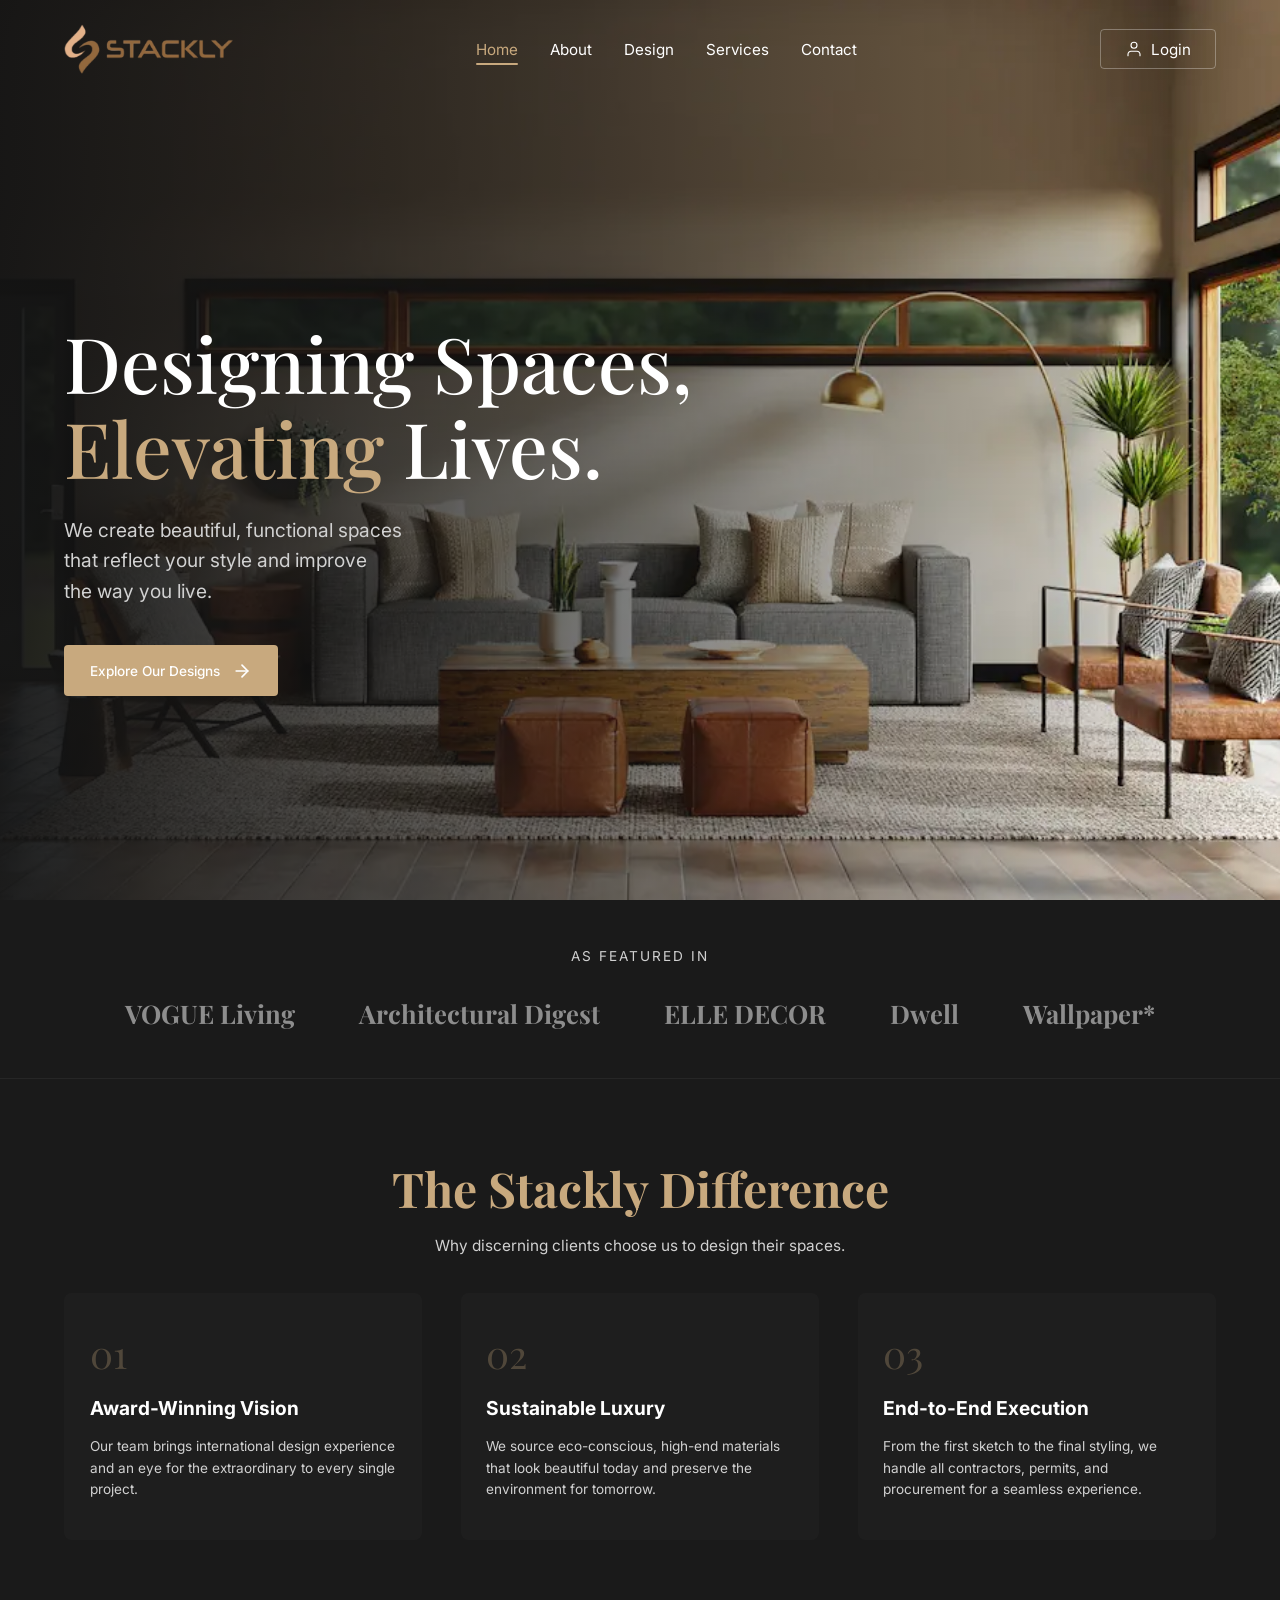
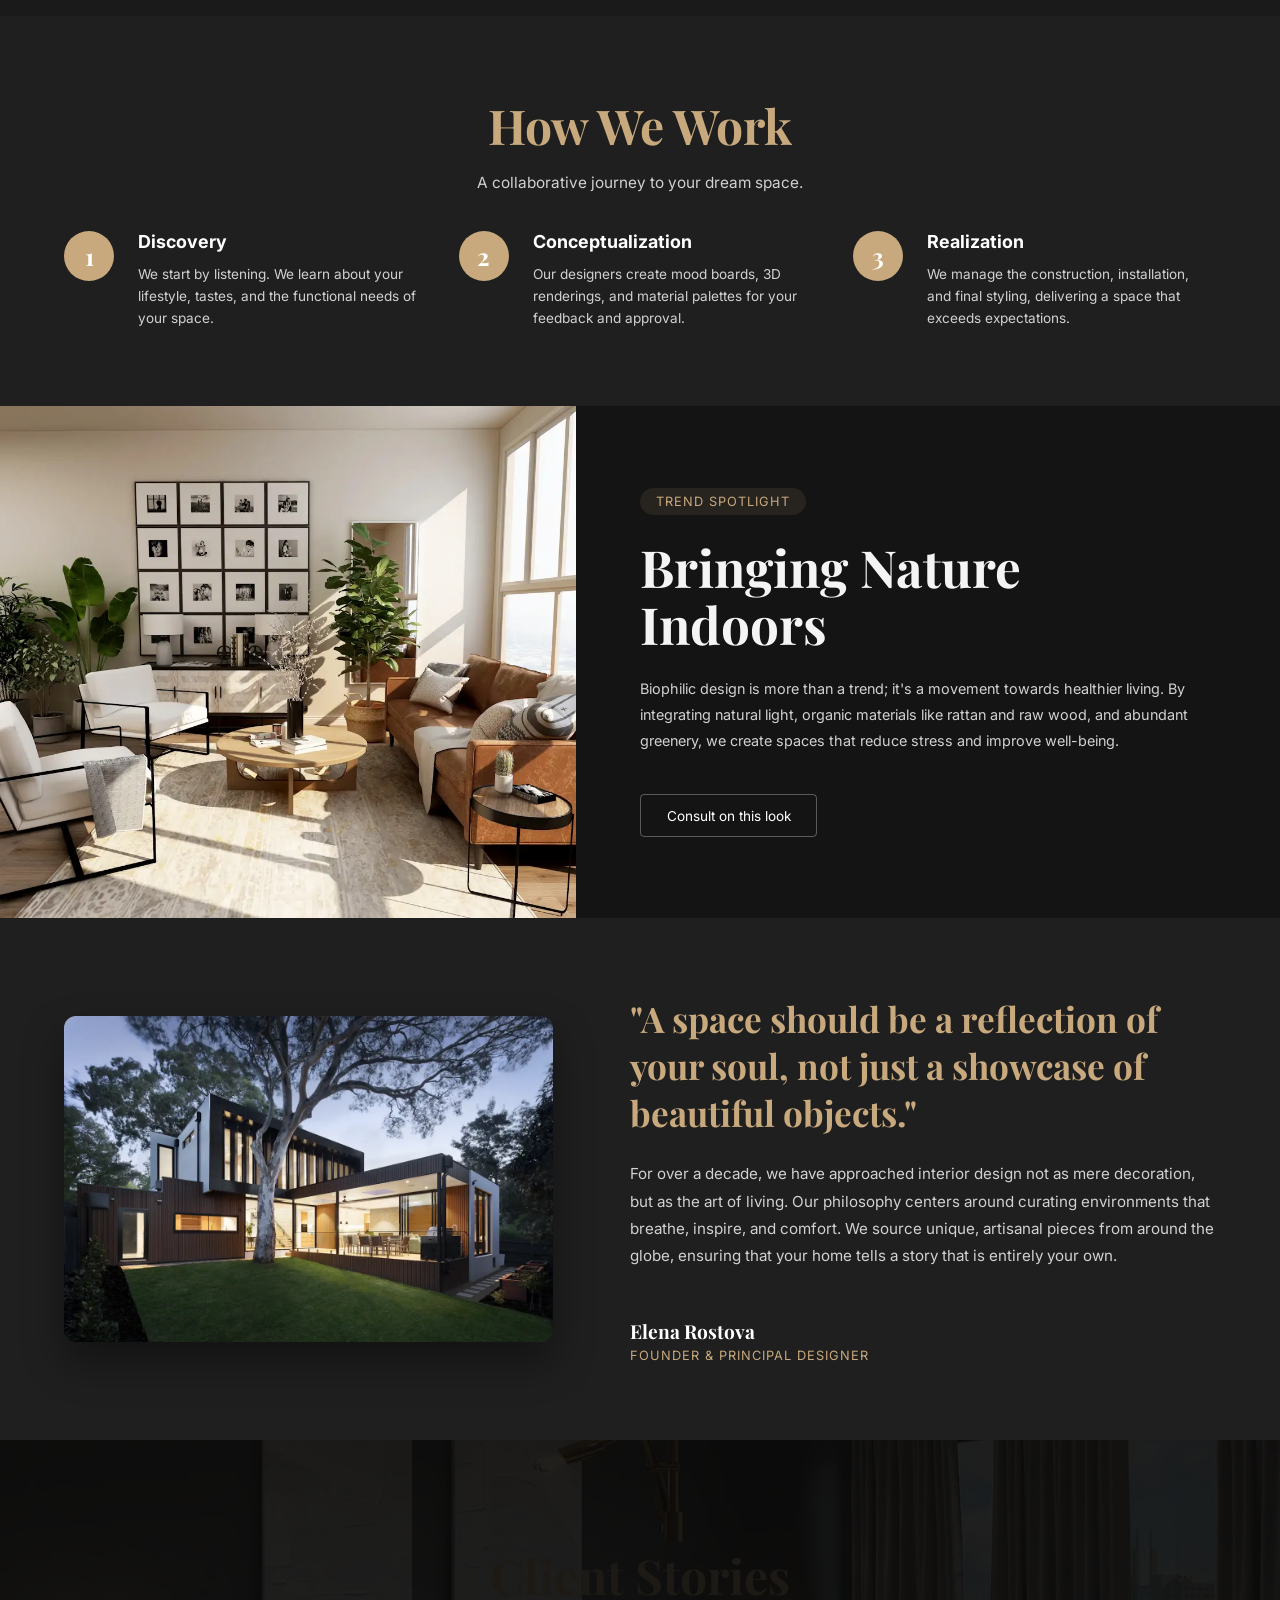
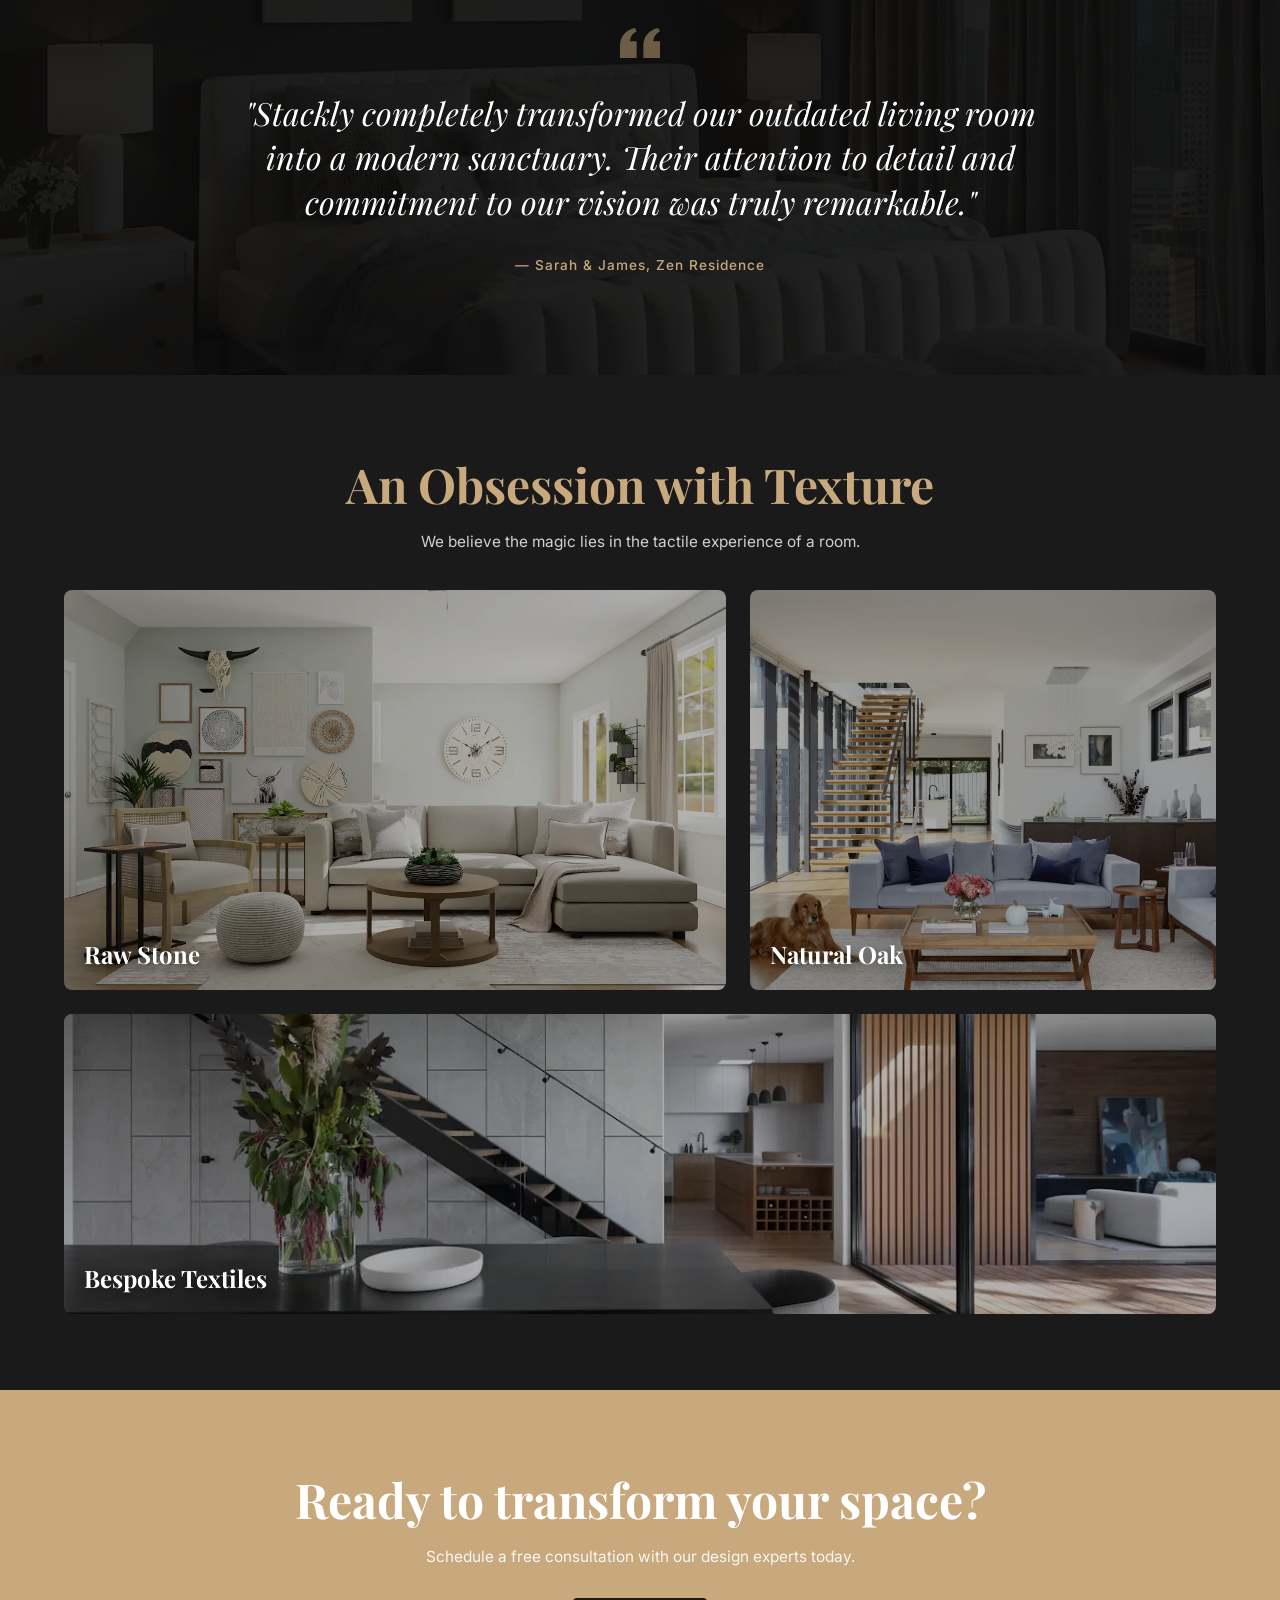
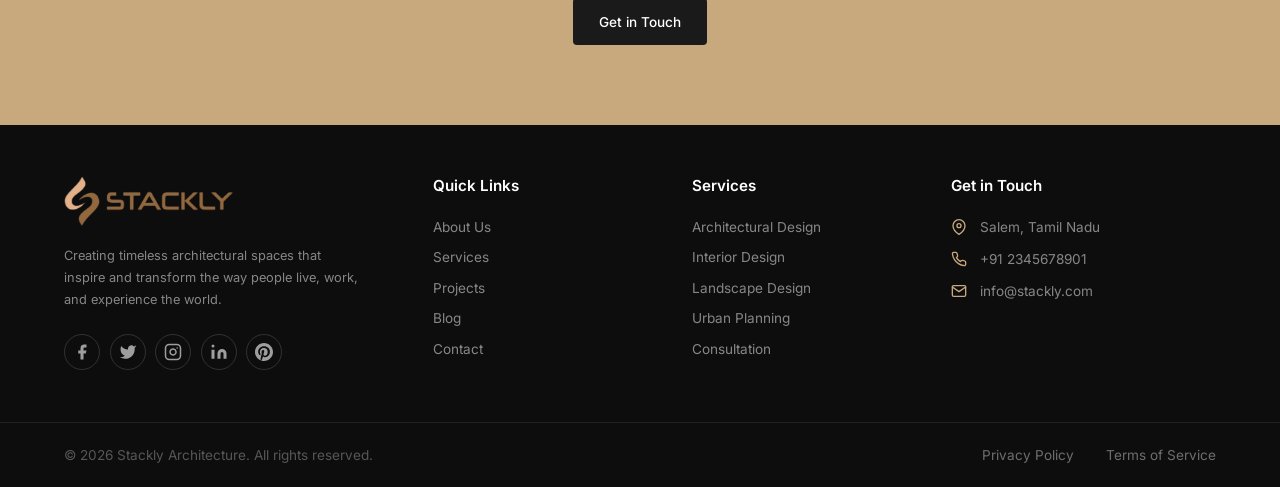
==== index.html @ e011f406 "Add files via upload" ====
<!DOCTYPE html>
<html lang="en">
<head>
    <meta charset="UTF-8">
    <meta name="viewport" content="width=device-width, initial-scale=1.0">
    <title>Stackly Interior Design</title>
    <link rel="preconnect" href="https://fonts.googleapis.com">
    <link rel="preconnect" href="https://fonts.gstatic.com" crossorigin>
    <link href="https://fonts.googleapis.com/css2?family=Inter:wght@400;500;600&family=Playfair+Display:wght@400;500;600;700&display=swap" rel="stylesheet">
    <link rel="stylesheet" href="css/style.css">
</head>
<body>
    <div class="hero-section">
        <div class="hero-slideshow">
            <div class="slide active" style="background-image: url('assets/interior_01.webp');"></div>
            <div class="slide" style="background-image: url('assets/interior_28.webp');"></div>
            <div class="slide" style="background-image: url('assets/interior_29.webp');"></div>
            <div class="slide" style="background-image: url('assets/interior_30.webp');"></div>
        </div>
        <header class="navbar">
            <a href="index.html" class="logo" style="text-decoration: none;">
                <img src="assets/logo.webp" alt="Stackly" class="site-logo">
            </a>
            <nav class="nav-links">
                <a href="404.html" class="active">Home</a>
                <a href="about.html">About</a>
                <a href="design.html">Design</a>
                <a href="services.html">Services</a>
                <a href="contact.html">Contact</a>
            </nav>
            <div class="nav-actions">
                <a href="login.html" class="btn-login">
                    <svg width="18" height="18" viewBox="0 0 24 24" fill="none" xmlns="http://www.w3.org/2000/svg">
                        <path d="M20 21V19C20 17.9391 19.5786 16.9217 18.8284 16.1716C18.0783 15.4214 17.0609 15 16 15H8C6.93913 15 5.92172 15.4214 5.17157 16.1716C4.42143 16.9217 4 17.9391 4 19V21" stroke="currentColor" stroke-width="1.5" stroke-linecap="round" stroke-linejoin="round"/>
                        <circle cx="12" cy="7" r="4" stroke="currentColor" stroke-width="1.5" stroke-linecap="round" stroke-linejoin="round"/>
                    </svg>
                    Login
                </a>
            </div>
            <button class="hamburger" aria-label="Toggle menu">
                <span></span>
                <span></span>
                <span></span>
            </button>
        </header>

        <!-- Mobile Menu Overlay -->
        <div class="mobile-menu-overlay">
            <nav>
                <a href="index.html" class="active">Home</a>
                <a href="about.html">About</a>
                <a href="design.html">Design</a>
                <a href="services.html">Services</a>
                <a href="contact.html">Contact</a>
            </nav>
            <div class="mobile-menu-login">
                <a href="login.html" class="btn-login">Login</a>
            </div>
        </div>

        <main class="hero-content">
            <h1 class="hero-title">Designing Spaces,<br><span class="highlight">Elevating</span> Lives.</h1>
            <p class="hero-subtitle">We create beautiful, functional spaces<br>that reflect your style and improve<br>the way you live.</p>
            <a href="design.html" class="btn-primary hover-lift">
                Explore Our Designs
                <svg width="20" height="20" viewBox="0 0 24 24" fill="none" xmlns="http://www.w3.org/2000/svg">
                    <path d="M5 12H19" stroke="currentColor" stroke-width="2" stroke-linecap="round" stroke-linejoin="round"/>
                    <path d="M12 5L19 12L12 19" stroke="currentColor" stroke-width="2" stroke-linecap="round" stroke-linejoin="round"/>
                </svg>
            </a>
        </main>
    </div>

    <!-- Featured In -->
    <section class="press-section section-padding">
        <div class="container text-center">
            <p class="press-subtitle">As Featured In</p>
            <div class="press-logos">
                <h3>VOGUE Living</h3>
                <h3>Architectural Digest</h3>
                <h3>ELLE DECOR</h3>
                <h3>Dwell</h3>
                <h3>Wallpaper*</h3>
            </div>
        </div>
    </section>

    <!-- 1. The Stackly Difference -->
    <section class="section-padding value-prop">
        <div class="container">
            <div class="section-header text-center mb-5">
                <h2 class="section-title">The Stackly Difference</h2>
                <p class="section-subtitle">Why discerning clients choose us to design their spaces.</p>
            </div>
            <div class="value-grid">
                <div class="value-item animate-on-scroll slide-up delay-100">
                    <div class="value-icon">01</div>
                    <h3>Award-Winning Vision</h3>
                    <p>Our team brings international design experience and an eye for the extraordinary to every single project.</p>
                </div>
                <div class="value-item animate-on-scroll slide-up delay-200">
                    <div class="value-icon">02</div>
                    <h3>Sustainable Luxury</h3>
                    <p>We source eco-conscious, high-end materials that look beautiful today and preserve the environment for tomorrow.</p>
                </div>
                <div class="value-item animate-on-scroll slide-up delay-300">
                    <div class="value-icon">03</div>
                    <h3>End-to-End Execution</h3>
                    <p>From the first sketch to the final styling, we handle all contractors, permits, and procurement for a seamless experience.</p>
                </div>
            </div>
        </div>
    </section>

    <!-- 2. Our Process -->
    <section class="section-padding process-section bg-alt">
        <div class="container">
            <div class="section-header text-center mb-5">
                <h2 class="section-title">How We Work</h2>
                <p class="section-subtitle">A collaborative journey to your dream space.</p>
            </div>
            <div class="process-steps">
                <div class="step animate-on-scroll slide-up delay-100">
                    <div class="step-number">1</div>
                    <div class="step-content">
                        <h3>Discovery</h3>
                        <p>We start by listening. We learn about your lifestyle, tastes, and the functional needs of your space.</p>
                    </div>
                </div>
                <div class="step animate-on-scroll slide-up delay-200">
                    <div class="step-number">2</div>
                    <div class="step-content">
                        <h3>Conceptualization</h3>
                        <p>Our designers create mood boards, 3D renderings, and material palettes for your feedback and approval.</p>
                    </div>
                </div>
                <div class="step animate-on-scroll slide-up delay-300">
                    <div class="step-number">3</div>
                    <div class="step-content">
                        <h3>Realization</h3>
                        <p>We manage the construction, installation, and final styling, delivering a space that exceeds expectations.</p>
                    </div>
                </div>
            </div>
        </div>
    </section>

    <!-- 3. Trend Spotlight -->
    <section class="trend-spotlight">
        <div class="trend-image animate-on-scroll slide-left">
            <img src="assets/interior_03.webp" alt="Biophilic Design Trend">
        </div>
        <div class="trend-content animate-on-scroll slide-right">
            <div class="trend-badge">Trend Spotlight</div>
            <h2 class="trend-title">Bringing Nature Indoors</h2>
            <p class="trend-desc">Biophilic design is more than a trend; it's a movement towards healthier living. By integrating natural light, organic materials like rattan and raw wood, and abundant greenery, we create spaces that reduce stress and improve well-being.</p>
            <a href="contact.html" class="btn-outline hover-glow">Consult on this look</a>
        </div>
    </section>

    <!-- Lead Designer Spotlight -->
    <section class="designer-spotlight section-padding bg-alt">
        <div class="container designer-container">
            <div class="designer-image animate-on-scroll slide-right">
                <img src="assets/interior_10.webp" alt="Lead Designer">
            </div>
            <div class="designer-content animate-on-scroll slide-left">
                <h2 class="section-title">"A space should be a reflection of your soul, not just a showcase of beautiful objects."</h2>
                <p class="designer-desc">
                    For over a decade, we have approached interior design not as mere decoration, but as the art of living. Our philosophy centers around curating environments that breathe, inspire, and comfort. We source unique, artisanal pieces from around the globe, ensuring that your home tells a story that is entirely your own.
                </p>
                <div class="designer-signature">
                    <h4>Elena Rostova</h4>
                    <p>Founder & Principal Designer</p>
                </div>
            </div>
        </div>
    </section>

    <!-- 4. Testimonials -->
    <section class="section-padding testimonials-section">
        <div class="container text-center">
            <h2 class="section-title mb-4 animate-on-scroll fade-in">Client Stories</h2>
            <div class="testimonial animate-on-scroll scale-up delay-200">
                <svg width="40" height="40" viewBox="0 0 24 24" fill="var(--primary-color)" xmlns="http://www.w3.org/2000/svg" class="quote-icon">
                    <path d="M14.017 21v-7.391c0-5.704 3.731-9.57 8.983-10.609l.995 2.151c-2.432.917-3.995 3.638-3.995 5.849h4v10h-9.983zm-14.017 0v-7.391c0-5.704 3.748-9.57 9-10.609l.996 2.151c-2.433.917-3.996 3.638-3.996 5.849h3.983v10h-9.983z"/>
                </svg>
                <p class="testimonial-quote">"Stackly completely transformed our outdated living room into a modern sanctuary. Their attention to detail and commitment to our vision was truly remarkable."</p>
                <p class="testimonial-author">&mdash; Sarah & James, Zen Residence</p>
            </div>
        </div>
    </section>

    <!-- Artisanal Details Gallery -->
    <section class="artisanal-details section-padding">
        <div class="container">
            <div class="section-header text-center mb-5">
                <h2 class="section-title">An Obsession with Texture</h2>
                <p class="section-subtitle">We believe the magic lies in the tactile experience of a room.</p>
            </div>
            <div class="materials-grid">
                <div class="material-item animate-on-scroll slide-up">
                    <img src="assets/interior_12.webp" alt="Marble texture">
                    <div class="material-caption">
                        <h4>Raw Stone</h4>
                    </div>
                </div>
                <div class="material-item animate-on-scroll slide-up delay-200">
                    <img src="assets/interior_15.webp" alt="Wood texture">
                    <div class="material-caption">
                        <h4>Natural Oak</h4>
                    </div>
                </div>
                <div class="material-item animate-on-scroll slide-up delay-100">
                    <img src="assets/interior_21.webp" alt="Fabric texture">
                    <div class="material-caption">
                        <h4>Bespoke Textiles</h4>
                    </div>
                </div>
            </div>
        </div>
    </section>

    <!-- CTA & Footer -->
    <section class="cta-banner">
        <div class="container text-center">
            <h2 class="section-title">Ready to transform your space?</h2>
            <p class="section-subtitle">Schedule a free consultation with our design experts today.</p>
            <a href="contact.html" class="btn-primary">Get in Touch</a>
        </div>
    </section>

    <footer class="site-footer">
        <div class="container footer-grid">
            <div class="footer-brand">
                <a href="index.html" class="logo" style="text-decoration: none;">
                    <img src="assets/logo.webp" alt="Stackly" class="site-logo">
                </a>
                <p class="footer-desc">Creating timeless architectural spaces that inspire and transform the way people live, work, and experience the world.</p>
                <div class="footer-social-icons">
                    <a href="404.html" aria-label="Facebook">
                        <svg width="18" height="18" viewBox="0 0 24 24" fill="currentColor"><path d="M18 2h-3a5 5 0 00-5 5v3H7v4h3v8h4v-8h3l1-4h-4V7a1 1 0 011-1h3z"/></svg>
                    </a>
                    <a href="404.html" aria-label="Twitter">
                        <svg width="18" height="18" viewBox="0 0 24 24" fill="currentColor"><path d="M23 3a10.9 10.9 0 01-3.14 1.53 4.48 4.48 0 00-7.86 3v1A10.66 10.66 0 013 4s-4 9 5 13a11.64 11.64 0 01-7 2c9 5 20 0 20-11.5a4.5 4.5 0 00-.08-.83A7.72 7.72 0 0023 3z"/></svg>
                    </a>
                    <a href="404.html" aria-label="Instagram">
                        <svg width="18" height="18" viewBox="0 0 24 24" fill="none" stroke="currentColor" stroke-width="2" stroke-linecap="round" stroke-linejoin="round"><rect x="2" y="2" width="20" height="20" rx="5" ry="5"/><path d="M16 11.37A4 4 0 1112.63 8 4 4 0 0116 11.37z"/><line x1="17.5" y1="6.5" x2="17.51" y2="6.5"/></svg>
                    </a>
                    <a href="404.html" aria-label="LinkedIn">
                        <svg width="18" height="18" viewBox="0 0 24 24" fill="currentColor"><path d="M16 8a6 6 0 016 6v7h-4v-7a2 2 0 00-2-2 2 2 0 00-2 2v7h-4v-7a6 6 0 016-6zM2 9h4v12H2z"/><circle cx="4" cy="4" r="2"/></svg>
                    </a>
                    <a href="404.html" aria-label="Pinterest">
                        <svg width="18" height="18" viewBox="0 0 24 24" fill="currentColor"><path d="M12 0C5.37 0 0 5.37 0 12c0 5.08 3.15 9.42 7.6 11.18-.1-.94-.2-2.38.04-3.41.22-.93 1.4-5.93 1.4-5.93s-.36-.71-.36-1.77c0-1.66.96-2.9 2.16-2.9 1.02 0 1.51.77 1.51 1.68 0 1.03-.65 2.56-.99 3.98-.28 1.19.6 2.16 1.77 2.16 2.13 0 3.77-2.25 3.77-5.49 0-2.87-2.06-4.88-5.01-4.88-3.41 0-5.42 2.56-5.42 5.21 0 1.03.4 2.14.89 2.74.1.12.11.22.08.34-.09.37-.29 1.19-.33 1.36-.05.22-.18.27-.41.16-1.53-.71-2.49-2.95-2.49-4.75 0-3.87 2.81-7.42 8.11-7.42 4.26 0 7.57 3.04 7.57 7.09 0 4.23-2.67 7.63-6.37 7.63-1.24 0-2.41-.65-2.81-1.41l-.77 2.92c-.28 1.07-1.03 2.41-1.54 3.23C9.57 23.81 10.76 24 12 24c6.63 0 12-5.37 12-12S18.63 0 12 0z"/></svg>
                    </a>
                </div>
            </div>
            <div class="footer-col">
                <h4>Quick Links</h4>
                <a href="about.html">About Us</a>
                <a href="services.html">Services</a>
                <a href="design.html">Projects</a>
                <a href="404.html">Blog</a>
                <a href="contact.html">Contact</a>
            </div>
            <div class="footer-col">
                <h4>Services</h4>
                <a href="services.html">Architectural Design</a>
                <a href="services.html">Interior Design</a>
                <a href="services.html">Landscape Design</a>
                <a href="services.html">Urban Planning</a>
                <a href="services.html">Consultation</a>
            </div>
            <div class="footer-col footer-contact">
                <h4>Get in Touch</h4>
                <div class="contact-item">
                    <svg width="16" height="16" viewBox="0 0 24 24" fill="none" stroke="currentColor" stroke-width="2" stroke-linecap="round" stroke-linejoin="round"><path d="M21 10c0 7-9 13-9 13s-9-6-9-13a9 9 0 0118 0z"/><circle cx="12" cy="10" r="3"/></svg>
                    <span>Salem, Tamil Nadu</span>
                </div>
                <div class="contact-item">
                    <svg width="16" height="16" viewBox="0 0 24 24" fill="none" stroke="currentColor" stroke-width="2" stroke-linecap="round" stroke-linejoin="round"><path d="M22 16.92v3a2 2 0 01-2.18 2 19.79 19.79 0 01-8.63-3.07 19.5 19.5 0 01-6-6 19.79 19.79 0 01-3.07-8.67A2 2 0 014.11 2h3a2 2 0 012 1.72c.127.96.361 1.903.7 2.81a2 2 0 01-.45 2.11L8.09 9.91a16 16 0 006 6l1.27-1.27a2 2 0 012.11-.45c.907.339 1.85.573 2.81.7A2 2 0 0122 16.92z"/></svg>
                    <span>+91 2345678901</span>
                </div>
                <div class="contact-item">
                    <svg width="16" height="16" viewBox="0 0 24 24" fill="none" stroke="currentColor" stroke-width="2" stroke-linecap="round" stroke-linejoin="round"><path d="M4 4h16c1.1 0 2 .9 2 2v12c0 1.1-.9 2-2 2H4c-1.1 0-2-.9-2-2V6c0-1.1.9-2 2-2z"/><polyline points="22,6 12,13 2,6"/></svg>
                    <span>info@stackly.com</span>
                </div>
            </div>
        </div>
        <div class="container footer-bottom">
            <p>&copy; 2026 Stackly Architecture. All rights reserved.</p>
            <div class="footer-legal">
                <a href="404.html">Privacy Policy</a>
                <a href="404.html">Terms of Service</a>
            </div>
        </div>
    </footer>

    <script src="js/script.js"></script>
</body>
</html>
---- css/style.css ----
:root {
    --primary-color: #C8A97E; /* Gold/Beige accent */
    --primary-dark: #b09268;
    --text-light: #F4F4F4;
    --text-muted: #D1D1D1;
    --bg-dark: #1A1A1A;
    --bg-alt: #1f1f1f;
    --bg-overlay: linear-gradient(90deg, rgba(20,20,20,0.95) 0%, rgba(20,20,20,0.6) 45%, rgba(20,20,20,0) 100%);
    
    --font-heading: 'Playfair Display', serif;
    --font-body: 'Inter', sans-serif;
}

* {
    margin: 0;
    padding: 0;
    box-sizing: border-box;
}

html {
    overflow-x: hidden;
}

body {
    font-family: var(--font-body);
    background-color: var(--bg-dark);
    color: var(--text-light);
    overflow-x: hidden;
    width: 100%;
}

/* Disable scrolling when mobile menu is open */
body.no-scroll {
    overflow: hidden;
    position: fixed;
    width: 100%;
    height: 100%;
}

img {
    max-width: 100%;
    height: auto;
}

/* ============================================
   HERO SECTION
   ============================================ */
.hero-section {
    position: relative;
    width: 100%;
    height: 100vh;
    background-color: var(--bg-dark);
}

.hero-slideshow {
    position: absolute;
    top: 0;
    left: 0;
    width: 100%;
    height: 100%;
    z-index: 0;
}

.hero-slideshow .slide {
    position: absolute;
    top: 0;
    left: 0;
    width: 100%;
    height: 100%;
    background-size: cover;
    background-position: center;
    background-repeat: no-repeat;
    opacity: 0;
    transition: opacity 1.5s ease-in-out;
}

.hero-slideshow .slide.active {
    opacity: 1;
}

.hero-section::before {
    content: '';
    position: absolute;
    top: 0;
    left: 0;
    width: 100%;
    height: 100%;
    background: var(--bg-overlay);
    z-index: 1;
}

/* ============================================
   NAVBAR
   ============================================ */
.navbar {
    position: relative;
    z-index: 1002;
    display: flex;
    justify-content: space-between;
    align-items: center;
    padding: 1.5rem 5%;
    background: transparent;
    transition: all 0.3s ease;
}

.navbar.scrolled {
    background: rgba(20, 20, 20, 0.95);
    backdrop-filter: blur(10px);
    padding: 1rem 5%;
    border-bottom: 1px solid rgba(255, 255, 255, 0.05);
}

.logo {
    display: flex;
    align-items: center;
    gap: 0.5rem;
    font-size: 1.8rem;
    font-weight: 600;
    letter-spacing: -0.5px;
    color: #fff;
    cursor: pointer;
    flex-shrink: 0;
}

.site-logo {
    height: clamp(40px, 5vw, 50px);
    width: auto;
    object-fit: contain;
}

.nav-links {
    display: flex;
    gap: clamp(1.5rem, 2.5vw, 3rem);
}

.nav-links a {
    color: #fff;
    text-decoration: none;
    font-size: 0.95rem;
    font-weight: 400;
    transition: color 0.3s ease;
    position: relative;
    white-space: nowrap;
}

.nav-links a:hover {
    color: var(--primary-color);
}

.nav-links a.active {
    color: var(--primary-color);
}

.nav-links a.active::after {
    content: '';
    position: absolute;
    bottom: -6px;
    left: 0;
    width: 100%;
    height: 2px;
    background-color: var(--primary-color);
    border-radius: 2px;
}

.nav-actions {
    display: flex;
    align-items: center;
}

.btn-login {
    display: flex;
    align-items: center;
    gap: 0.5rem;
    color: #fff;
    text-decoration: none;
    padding: 0.6rem 1.5rem;
    border: 1px solid rgba(255, 255, 255, 0.3);
    border-radius: 4px;
    font-size: 0.95rem;
    transition: all 0.3s ease;
    white-space: nowrap;
}

.btn-login:hover {
    background-color: var(--primary-color);
    border-color: var(--primary-color);
    color: #000;
}

/* ============================================
   HAMBURGER MENU BUTTON
   ============================================ */
.hamburger {
    display: none;
    flex-direction: column;
    justify-content: center;
    align-items: center;
    gap: 5px;
    width: 40px;
    height: 40px;
    background: none;
    border: none;
    cursor: pointer;
    z-index: 1001;
    padding: 0;
}

.hamburger span {
    display: block;
    width: 24px;
    height: 2px;
    background: #fff;
    border-radius: 2px;
    transition: all 0.3s cubic-bezier(0.4, 0, 0.2, 1);
    transform-origin: center;
}

.hamburger.active span:nth-child(1) {
    transform: rotate(45deg) translate(5px, 5px);
}

.hamburger.active span:nth-child(2) {
    opacity: 0;
    transform: scaleX(0);
}

.hamburger.active span:nth-child(3) {
    transform: rotate(-45deg) translate(5px, -5px);
}

/* ============================================
   FULL-SCREEN MOBILE MENU OVERLAY
   ============================================ */
.mobile-menu-overlay {
    position: fixed;
    top: 0;
    left: 0;
    width: 100vw;
    height: 100vh;
    background: rgba(15, 15, 15, 0.98);
    backdrop-filter: blur(20px);
    z-index: 1000;
    display: flex;
    flex-direction: column;
    justify-content: center;
    align-items: center;
    gap: 0;
    opacity: 0;
    visibility: hidden;
    transition: opacity 0.4s ease, visibility 0.4s ease;
}

.mobile-menu-overlay.active {
    opacity: 1;
    visibility: visible;
}

.mobile-menu-overlay nav {
    display: flex;
    flex-direction: column;
    align-items: center;
    gap: 0;
}

.mobile-menu-overlay nav a {
    color: #fff;
    text-decoration: none;
    font-family: var(--font-heading);
    font-size: clamp(1.4rem, 4vw, 2rem);
    font-weight: 500;
    padding: 0.6rem 2rem;
    transition: all 0.3s ease;
    opacity: 0;
    transform: translateY(20px);
    position: relative;
}

.mobile-menu-overlay.active nav a {
    opacity: 1;
    transform: translateY(0);
}

/* Stagger animation for menu links */
.mobile-menu-overlay.active nav a:nth-child(1) { transition-delay: 0.1s; }
.mobile-menu-overlay.active nav a:nth-child(2) { transition-delay: 0.15s; }
.mobile-menu-overlay.active nav a:nth-child(3) { transition-delay: 0.2s; }
.mobile-menu-overlay.active nav a:nth-child(4) { transition-delay: 0.25s; }
.mobile-menu-overlay.active nav a:nth-child(5) { transition-delay: 0.3s; }

.mobile-menu-overlay nav a:hover,
.mobile-menu-overlay nav a.active {
    color: var(--primary-color);
}

.mobile-menu-overlay nav a.active::after {
    content: '';
    position: absolute;
    bottom: 0.5rem;
    left: 50%;
    transform: translateX(-50%);
    width: 30px;
    height: 2px;
    background: var(--primary-color);
    border-radius: 2px;
}

.mobile-menu-login {
    margin-top: 2rem;
    opacity: 0;
    transform: translateY(20px);
    transition: all 0.4s ease 0.35s;
}

.mobile-menu-overlay.active .mobile-menu-login {
    opacity: 1;
    transform: translateY(0);
}

.mobile-menu-login .btn-login {
    font-size: 1rem;
    padding: 0.8rem 2.5rem;
    border-color: var(--primary-color);
    color: var(--primary-color);
}

.mobile-menu-login .btn-login:hover {
    background: var(--primary-color);
    color: #000;
}

/* ============================================
   HERO CONTENT
   ============================================ */
.hero-content {
    position: relative;
    z-index: 10;
    display: flex;
    flex-direction: column;
    justify-content: center;
    height: calc(100vh - 80px);
    padding: 0 5%;
    max-width: 800px;
}

.hero-title {
    font-family: var(--font-heading);
    font-size: clamp(2.2rem, 6vw, 5rem);
    line-height: 1.1;
    font-weight: 500;
    color: #ffffff;
    margin-bottom: clamp(1rem, 2vw, 2rem);
}

.hero-title .highlight {
    color: var(--primary-color);
    font-style: normal;
}

.hero-subtitle {
    font-size: clamp(0.95rem, 1.5vw, 1.2rem);
    line-height: 1.6;
    color: var(--text-muted);
    margin-bottom: clamp(1.5rem, 3vw, 3rem);
    max-width: 450px;
}

.btn-primary {
    display: inline-flex;
    align-items: center;
    gap: 0.8rem;
    background-color: var(--primary-color);
    color: #fff;
    text-decoration: none;
    padding: clamp(0.8rem, 1.2vw, 1rem) clamp(1.2rem, 2vw, 2rem);
    border-radius: 4px;
    font-size: clamp(0.85rem, 1vw, 1rem);
    font-weight: 500;
    width: fit-content;
    transition: all 0.3s ease;
}

.btn-primary:hover {
    background-color: var(--primary-dark);
    transform: translateY(-2px);
    box-shadow: 0 10px 20px rgba(0, 0, 0, 0.2);
}

/* ============================================
   GLOBAL LAYOUT
   ============================================ */
.section-padding {
    padding: clamp(3rem, 6vw, 6rem) 5%;
}

.container {
    max-width: 1400px;
    margin: 0 auto;
    width: 100%;
}

.page-container {
    padding: clamp(80px, 12vw, 120px) 5% clamp(2rem, 4vw, 5rem);
    max-width: 1400px;
    margin: 0 auto;
    width: 100%;
}

.page-title {
    font-family: var(--font-heading);
    font-size: clamp(2rem, 5vw, 4rem);
    color: var(--primary-color);
    margin-bottom: 1rem;
}

.page-subtitle {
    font-size: clamp(0.95rem, 1.3vw, 1.2rem);
    color: var(--text-light);
    margin-bottom: clamp(1.5rem, 3vw, 3rem);
}

.text-center {
    text-align: center;
}

.mb-4 { margin-bottom: 2rem; }
.mb-5 { margin-bottom: clamp(1.5rem, 3vw, 3rem); }

.section-title {
    font-family: var(--font-heading);
    font-size: clamp(1.8rem, 4vw, 3rem);
    color: var(--primary-color);
    margin-bottom: 1rem;
}

.section-subtitle {
    font-size: clamp(0.9rem, 1.2vw, 1.1rem);
    color: var(--text-muted);
}

.bg-alt {
    background-color: #1f1f1f;
}

/* ============================================
   1. VALUE PROPOSITION (The Stackly Difference)
   ============================================ */
.value-grid {
    display: grid;
    grid-template-columns: repeat(auto-fit, minmax(min(280px, 100%), 1fr));
    gap: clamp(1.5rem, 3vw, 3rem);
}

.value-item {
    background: rgba(255, 255, 255, 0.02);
    padding: clamp(1.5rem, 3vw, 3rem) clamp(1.2rem, 2vw, 2rem);
    border-radius: 8px;
    border-top: 2px solid transparent;
    transition: all 0.3s ease;
}

.value-item:hover {
    background: rgba(200, 169, 126, 0.05);
    border-top-color: var(--primary-color);
    transform: translateY(-5px);
}

.value-icon {
    font-family: var(--font-heading);
    font-size: clamp(2rem, 3vw, 3rem);
    color: rgba(200, 169, 126, 0.3);
    margin-bottom: 1.5rem;
    line-height: 1;
}

.value-item h3 {
    font-size: clamp(1.1rem, 1.5vw, 1.4rem);
    margin-bottom: 1rem;
    color: #fff;
}

.value-item p {
    color: var(--text-muted);
    line-height: 1.6;
    font-size: clamp(0.85rem, 1vw, 1rem);
}

/* ============================================
   2. PROCESS SECTION
   ============================================ */
.process-steps {
    display: grid;
    grid-template-columns: repeat(auto-fit, minmax(min(280px, 100%), 1fr));
    gap: 2rem;
    position: relative;
}

.step {
    display: flex;
    gap: 1.5rem;
    align-items: flex-start;
}

.step-number {
    width: 50px;
    height: 50px;
    flex-shrink: 0;
    border-radius: 50%;
    background: var(--primary-color);
    color: #fff;
    display: flex;
    align-items: center;
    justify-content: center;
    font-family: var(--font-heading);
    font-size: 1.5rem;
    font-weight: bold;
}

.step-content h3 {
    font-size: clamp(1.1rem, 1.4vw, 1.3rem);
    margin-bottom: 0.8rem;
    color: #fff;
}

.step-content p {
    color: var(--text-muted);
    line-height: 1.6;
    font-size: clamp(0.85rem, 1vw, 1rem);
}

/* ============================================
   3. TREND SPOTLIGHT
   ============================================ */
.trend-spotlight {
    display: flex;
    align-items: center;
    background: #141414;
}

.trend-image {
    flex: 1;
    height: clamp(300px, 40vw, 600px);
    min-width: 0;
}

.trend-image img {
    width: 100%;
    height: 100%;
    object-fit: cover;
}

.trend-content {
    flex: 1;
    padding: clamp(2rem, 4vw, 4rem) clamp(1.5rem, 5%, 8%);
}

.trend-badge {
    display: inline-block;
    padding: 0.4rem 1rem;
    background: rgba(200, 169, 126, 0.1);
    color: var(--primary-color);
    border-radius: 50px;
    font-size: 0.8rem;
    text-transform: uppercase;
    letter-spacing: 1px;
    margin-bottom: 1.5rem;
}

.trend-title {
    font-family: var(--font-heading);
    font-size: clamp(1.8rem, 4vw, 3.5rem);
    line-height: 1.1;
    margin-bottom: 1.5rem;
}

.trend-desc {
    color: var(--text-muted);
    line-height: 1.8;
    font-size: clamp(0.9rem, 1.1vw, 1.1rem);
    margin-bottom: 2.5rem;
}

.btn-outline {
    display: inline-flex;
    align-items: center;
    gap: 0.8rem;
    color: #fff;
    text-decoration: none;
    padding: clamp(0.7rem, 1vw, 1rem) clamp(1.2rem, 2vw, 2rem);
    border: 1px solid rgba(255, 255, 255, 0.3);
    border-radius: 4px;
    transition: all 0.3s ease;
    font-size: clamp(0.85rem, 1vw, 1rem);
}

.btn-outline:hover {
    border-color: var(--primary-color);
    color: var(--primary-color);
}

/* ============================================
   4. TESTIMONIALS
   ============================================ */
.testimonials-section {
    background: url('../assets/interior_02.webp') center/cover;
    position: relative;
    padding: clamp(4rem, 8vw, 8rem) 5%;
}

.testimonials-section::before {
    content: '';
    position: absolute;
    inset: 0;
    background: rgba(10, 10, 10, 0.9);
}

.testimonial {
    position: relative;
    z-index: 2;
    max-width: 800px;
    margin: 0 auto;
}

.quote-icon {
    margin-bottom: 1.5rem;
    opacity: 0.5;
}

.testimonial-quote {
    font-family: var(--font-heading);
    font-size: clamp(1.2rem, 2.5vw, 2.2rem);
    font-style: italic;
    line-height: 1.4;
    margin-bottom: 2rem;
    color: #fff;
}

.testimonial-author {
    color: var(--primary-color);
    font-weight: 500;
    letter-spacing: 1px;
    font-size: clamp(0.85rem, 1vw, 1rem);
}

/* ============================================
   CTA BANNER
   ============================================ */
.cta-banner {
    padding: clamp(3rem, 6vw, 6rem) 5%;
    background: var(--primary-color);
    color: #fff;
}

.cta-banner .section-title {
    color: #fff;
}

.cta-banner .section-subtitle {
    color: rgba(255, 255, 255, 0.9);
    margin-bottom: 2rem;
}

.cta-banner .btn-primary {
    background: #1A1A1A;
    color: #fff;
}

.cta-banner .btn-primary:hover {
    background: #000;
}

/* ============================================
   FOOTER
   ============================================ */
.site-footer {
    background: #0d0d0d;
    padding-top: 0;
    border-top: 3px solid var(--primary-color);
}

.footer-grid {
    display: grid;
    grid-template-columns: 1.5fr 1fr 1fr 1.2fr;
    gap: clamp(1.5rem, 3vw, 3rem);
    padding: clamp(2rem, 4vw, 4rem) 5%;
}

.footer-brand .logo span {
    font-size: 1.4rem;
    letter-spacing: 2px;
    text-transform: uppercase;
}

.footer-desc {
    color: rgba(255, 255, 255, 0.5);
    margin-top: 1.2rem;
    line-height: 1.7;
    font-size: clamp(0.8rem, 0.9vw, 0.9rem);
    max-width: 300px;
}

.footer-social-icons {
    display: flex;
    gap: 0.6rem;
    margin-top: 1.5rem;
    flex-wrap: wrap;
}

.footer-social-icons a {
    display: flex;
    align-items: center;
    justify-content: center;
    width: 36px;
    height: 36px;
    border-radius: 50%;
    border: 1px solid rgba(255, 255, 255, 0.15);
    color: rgba(255, 255, 255, 0.6);
    text-decoration: none;
    transition: all 0.3s ease;
}

.footer-social-icons a:hover {
    border-color: var(--primary-color);
    color: var(--primary-color);
    background: rgba(200, 169, 126, 0.1);
}

.footer-col h4 {
    color: #fff;
    font-size: clamp(0.95rem, 1.1vw, 1.1rem);
    font-weight: 600;
    margin-bottom: 1.5rem;
}

.footer-col a {
    display: block;
    color: rgba(255, 255, 255, 0.5);
    text-decoration: none;
    margin-bottom: 0.9rem;
    font-size: clamp(0.85rem, 0.95vw, 0.95rem);
    transition: color 0.3s ease;
}

.footer-col a:hover {
    color: var(--primary-color);
}

.footer-contact .contact-item {
    display: flex;
    align-items: center;
    gap: 0.8rem;
    margin-bottom: 1rem;
    color: rgba(255, 255, 255, 0.5);
    font-size: clamp(0.85rem, 0.95vw, 0.95rem);
}

.footer-contact .contact-item svg {
    flex-shrink: 0;
    color: var(--primary-color);
    stroke: var(--primary-color);
}

.footer-bottom {
    display: flex;
    justify-content: space-between;
    align-items: center;
    padding: 1.5rem 5%;
    border-top: 1px solid rgba(255, 255, 255, 0.08);
    color: rgba(255, 255, 255, 0.3);
    font-size: 0.85rem;
    flex-wrap: wrap;
    gap: 1rem;
}

.footer-legal {
    display: flex;
    gap: 2rem;
}

.footer-legal a {
    color: rgba(255, 255, 255, 0.4);
    text-decoration: none;
    transition: color 0.3s ease;
}

.footer-legal a:hover {
    color: var(--primary-color);
}

/* ============================================
   RESPONSIVE: TABLET (max-width: 1024px)
   ============================================ */
@media (max-width: 1024px) {
    .nav-links {
        gap: 1.5rem;
    }
    
    .footer-grid {
        grid-template-columns: 1fr 1fr;
    }
}

/* ============================================
   RESPONSIVE: MOBILE MENU (max-width: 768px)
   ============================================ */
@media (max-width: 768px) {
    .nav-links {
        display: none;
    }
    
    .nav-actions {
        display: none;
    }
    
    .hamburger {
        display: flex;
    }
    
    .hero-section::before {
        background: linear-gradient(180deg, rgba(20,20,20,0.9) 0%, rgba(20,20,20,0.6) 50%, rgba(20,20,20,0.8) 100%);
    }
    
    .hero-content {
        padding: 0 6%;
    }
    
    .hero-subtitle br {
        display: none;
    }
    
    .hero-title br {
        display: none;
    }
    
    /* Trend Spotlight stacks vertically */
    .trend-spotlight {
        flex-direction: column;
    }
    
    .trend-image {
        width: 100%;
        height: 250px;
    }
    
    .trend-content {
        padding: 2rem 6%;
    }
    
    /* Footer stacks */
    .footer-grid {
        grid-template-columns: 1fr;
        gap: 2rem;
    }
    
    .footer-bottom {
        flex-direction: column;
        text-align: center;
    }
    
    .footer-legal {
        justify-content: center;
    }
}

/* ============================================
   RESPONSIVE: SMALL MOBILE (max-width: 480px)
   ============================================ */
@media (max-width: 480px) {
    .navbar {
        padding: 1rem 4%;
    }
    
    .hero-content {
        padding: 0 4%;
    }
    
    .section-padding {
        padding-left: 4%;
        padding-right: 4%;
    }
    
    .page-container {
        padding-left: 4%;
        padding-right: 4%;
    }
    
    .trend-image {
        height: 200px;
    }
    
    .trend-content {
        padding: 1.5rem 4%;
    }
}

/* ============================================
   ANIMATIONS & HOVER EFFECTS
   ============================================ */
.animate-on-scroll {
    opacity: 0;
    transition: all 0.8s cubic-bezier(0.2, 0.8, 0.2, 1);
}

.fade-in {
    opacity: 0;
}

.fade-in.is-visible {
    opacity: 1;
}

.slide-up {
    transform: translateY(40px);
}

.slide-up.is-visible {
    transform: translateY(0);
    opacity: 1;
}

.slide-left {
    transform: translateX(-40px);
}

.slide-left.is-visible {
    transform: translateX(0);
    opacity: 1;
}

.slide-right {
    transform: translateX(40px);
}

.slide-right.is-visible {
    transform: translateX(0);
    opacity: 1;
}

.scale-up {
    transform: scale(0.95);
}

.scale-up.is-visible {
    transform: scale(1);
    opacity: 1;
}

/* Stagger Delays */
.delay-100 { transition-delay: 100ms; }
.delay-200 { transition-delay: 200ms; }
.delay-300 { transition-delay: 300ms; }
.delay-400 { transition-delay: 400ms; }
.delay-500 { transition-delay: 500ms; }

/* Enhanced Hover Effects */
.btn-primary, .btn-outline {
    position: relative;
    overflow: hidden;
}

.btn-primary::after, .btn-outline::after {
    content: '';
    position: absolute;
    top: 50%;
    left: 50%;
    width: 300%;
    height: 300%;
    background: rgba(255, 255, 255, 0.1);
    transform: translate(-50%, -50%) scale(0);
    border-radius: 50%;
    transition: transform 0.5s ease;
}

.btn-primary:hover::after, .btn-outline:hover::after {
    transform: translate(-50%, -50%) scale(1);
}

.hover-lift {
    transition: transform 0.3s ease, box-shadow 0.3s ease;
}

.hover-lift:hover {
    transform: translateY(-8px);
    box-shadow: 0 15px 30px rgba(0, 0, 0, 0.3);
}

.hover-glow {
    transition: box-shadow 0.3s ease, border-color 0.3s ease;
}

.hover-glow:hover {
    box-shadow: 0 0 20px rgba(200, 169, 126, 0.2);
    border-color: var(--primary-color);
}

/* ============================================
   NEW HOMEPAGE SECTIONS
   ============================================ */

/* Press Section */
.press-section {
    padding-top: clamp(2rem, 4vw, 3rem);
    padding-bottom: clamp(2rem, 4vw, 3rem);
    border-bottom: 1px solid rgba(255, 255, 255, 0.05);
}

.press-subtitle {
    color: var(--text-muted);
    font-size: 0.85rem;
    text-transform: uppercase;
    letter-spacing: 2px;
    margin-bottom: clamp(1.5rem, 3vw, 2rem);
}

.press-logos {
    display: flex;
    justify-content: center;
    align-items: center;
    gap: clamp(2rem, 5vw, 5rem);
    flex-wrap: wrap;
    opacity: 0.5;
    transition: opacity 0.3s ease;
}

.press-logos:hover {
    opacity: 0.8;
}

.press-logos h3 {
    font-family: var(--font-heading);
    font-size: clamp(1.2rem, 2vw, 1.8rem);
    color: #fff;
    margin: 0;
}

/* Designer Spotlight */
.designer-container {
    display: flex;
    align-items: center;
    gap: clamp(3rem, 6vw, 6rem);
    flex-wrap: wrap;
}

.designer-image {
    flex: 1;
    min-width: 300px;
    border-radius: 12px;
    overflow: hidden;
    box-shadow: 0 20px 40px rgba(0, 0, 0, 0.4);
}

.designer-image img {
    width: 100%;
    height: auto;
    display: block;
    transition: transform 0.6s ease;
}

.designer-image:hover img {
    transform: scale(1.03);
}

.designer-content {
    flex: 1.2;
    min-width: 300px;
}

.designer-content .section-title {
    margin-bottom: 1.5rem;
    text-align: left;
    font-size: clamp(1.5rem, 3vw, 2.2rem);
}

.designer-desc {
    color: var(--text-muted);
    line-height: 1.8;
    margin-bottom: clamp(2rem, 4vw, 3rem);
    font-size: clamp(0.95rem, 1.1vw, 1.05rem);
}

.designer-signature h4 {
    color: #fff;
    font-size: clamp(1.1rem, 1.5vw, 1.3rem);
    font-family: var(--font-heading);
    margin-bottom: 0.3rem;
}

.designer-signature p {
    color: var(--primary-color);
    font-size: clamp(0.8rem, 1vw, 0.9rem);
    text-transform: uppercase;
    letter-spacing: 1px;
}

/* Artisanal Details Gallery */
.materials-grid {
    display: grid;
    grid-template-columns: repeat(12, 1fr);
    gap: clamp(1rem, 2vw, 1.5rem);
}

.material-item {
    position: relative;
    border-radius: 8px;
    overflow: hidden;
}

.material-item:nth-child(1) {
    grid-column: span 7;
    height: clamp(250px, 40vw, 400px);
}

.material-item:nth-child(2) {
    grid-column: span 5;
    height: clamp(250px, 40vw, 400px);
}

.material-item:nth-child(3) {
    grid-column: span 12;
    height: clamp(200px, 30vw, 300px);
}

.material-item img {
    width: 100%;
    height: 100%;
    object-fit: cover;
    filter: brightness(0.7);
    transition: transform 0.8s ease, filter 0.8s ease;
}

.material-item:hover img {
    transform: scale(1.05);
    filter: brightness(0.9);
}

.material-caption {
    position: absolute;
    bottom: clamp(1rem, 2vw, 20px);
    left: clamp(1rem, 2vw, 20px);
}

.material-caption h4 {
    color: #fff;
    font-family: var(--font-heading);
    font-size: clamp(1.2rem, 2vw, 1.5rem);
    text-shadow: 0 2px 10px rgba(0,0,0,0.5);
}

@media (max-width: 768px) {
    .designer-container {
        flex-direction: column;
    }
    .designer-content .section-title {
        font-size: 1.8rem;
    }
    
    .material-item:nth-child(1),
    .material-item:nth-child(2) {
        grid-column: span 12;
        height: 250px;
    }
}
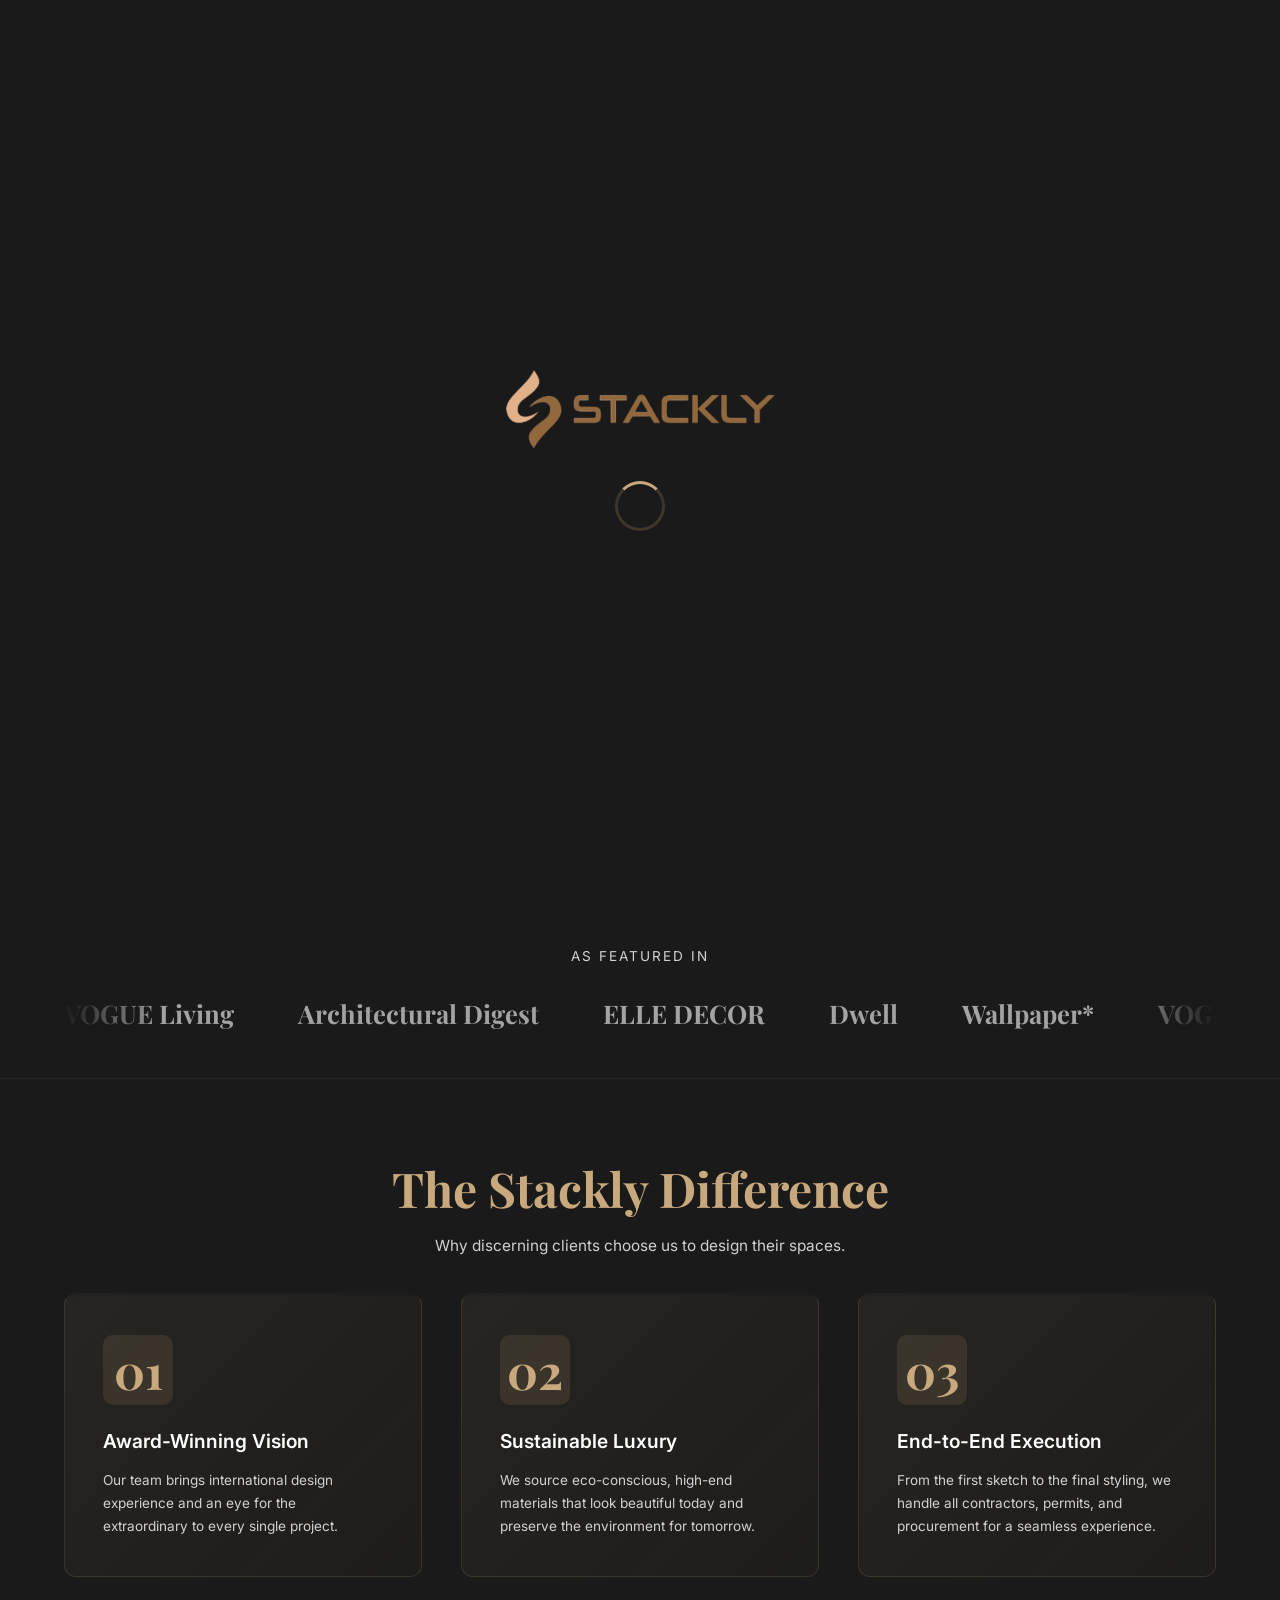
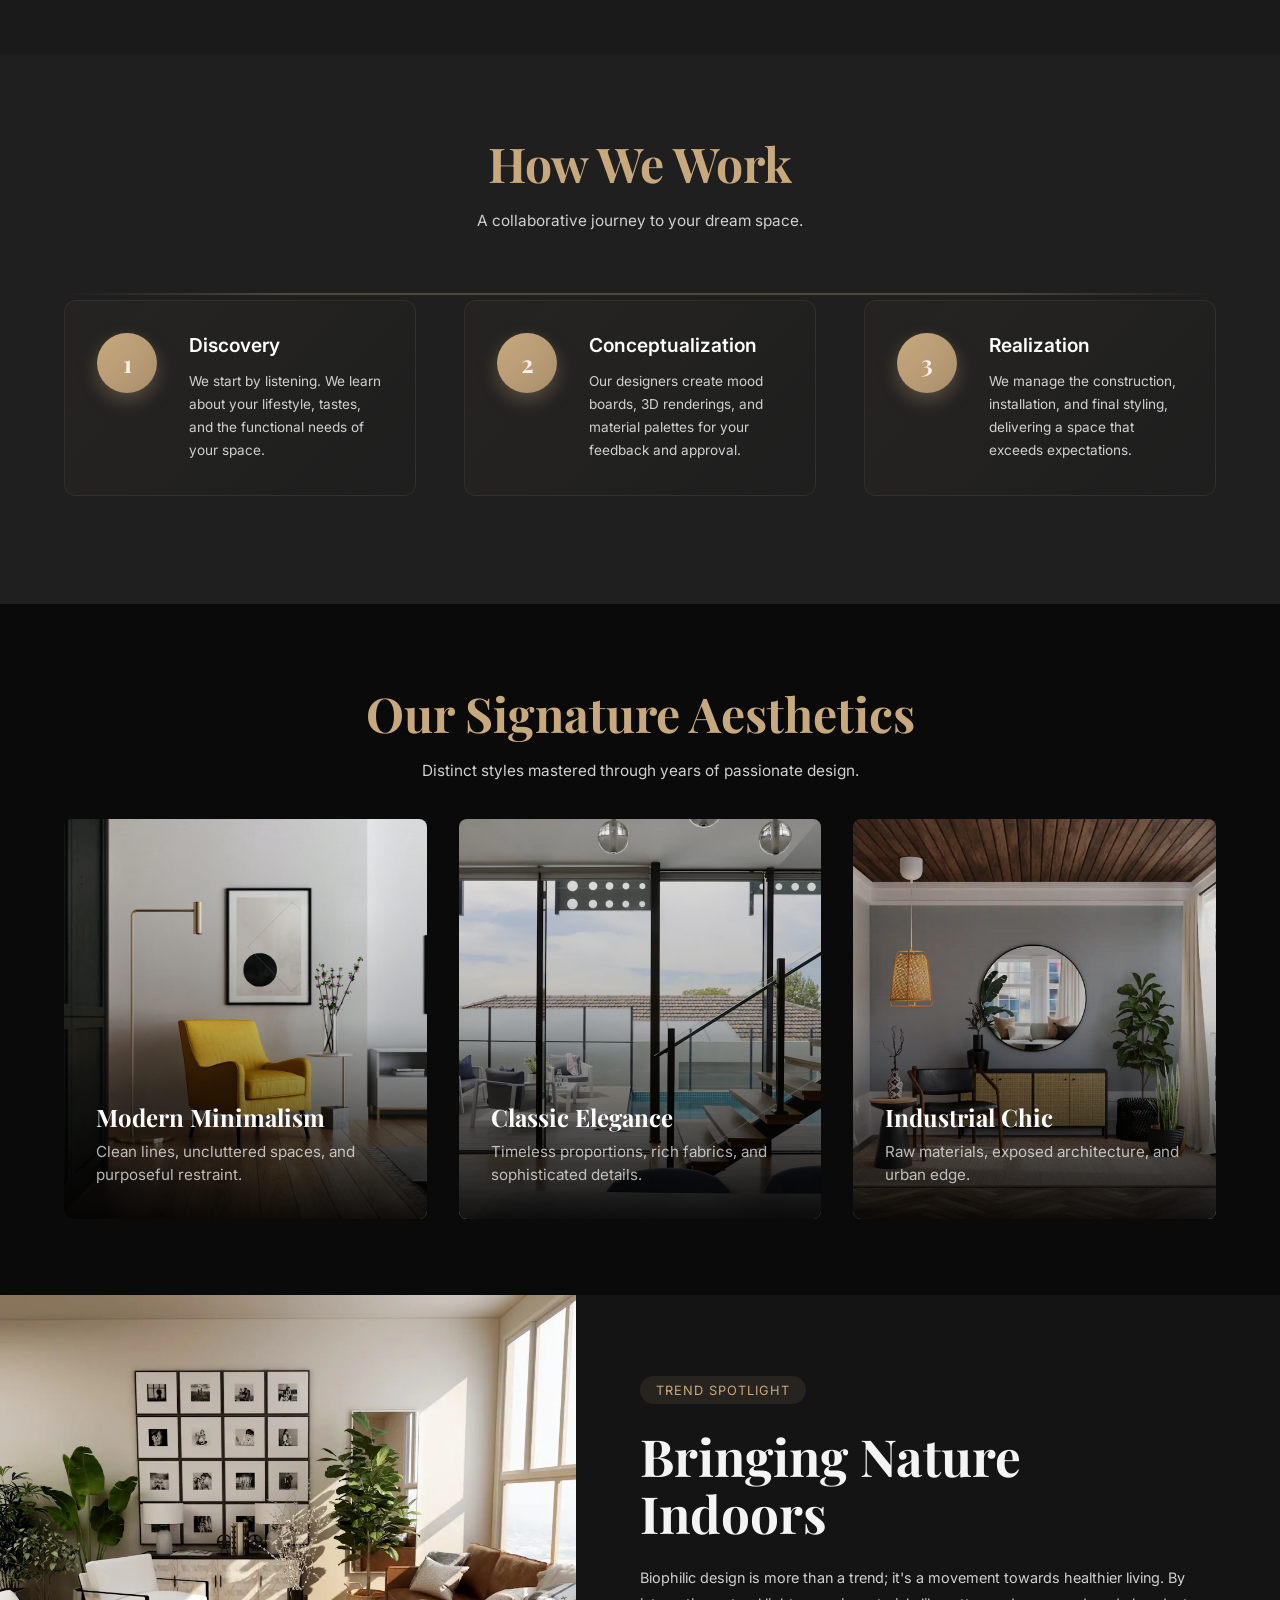
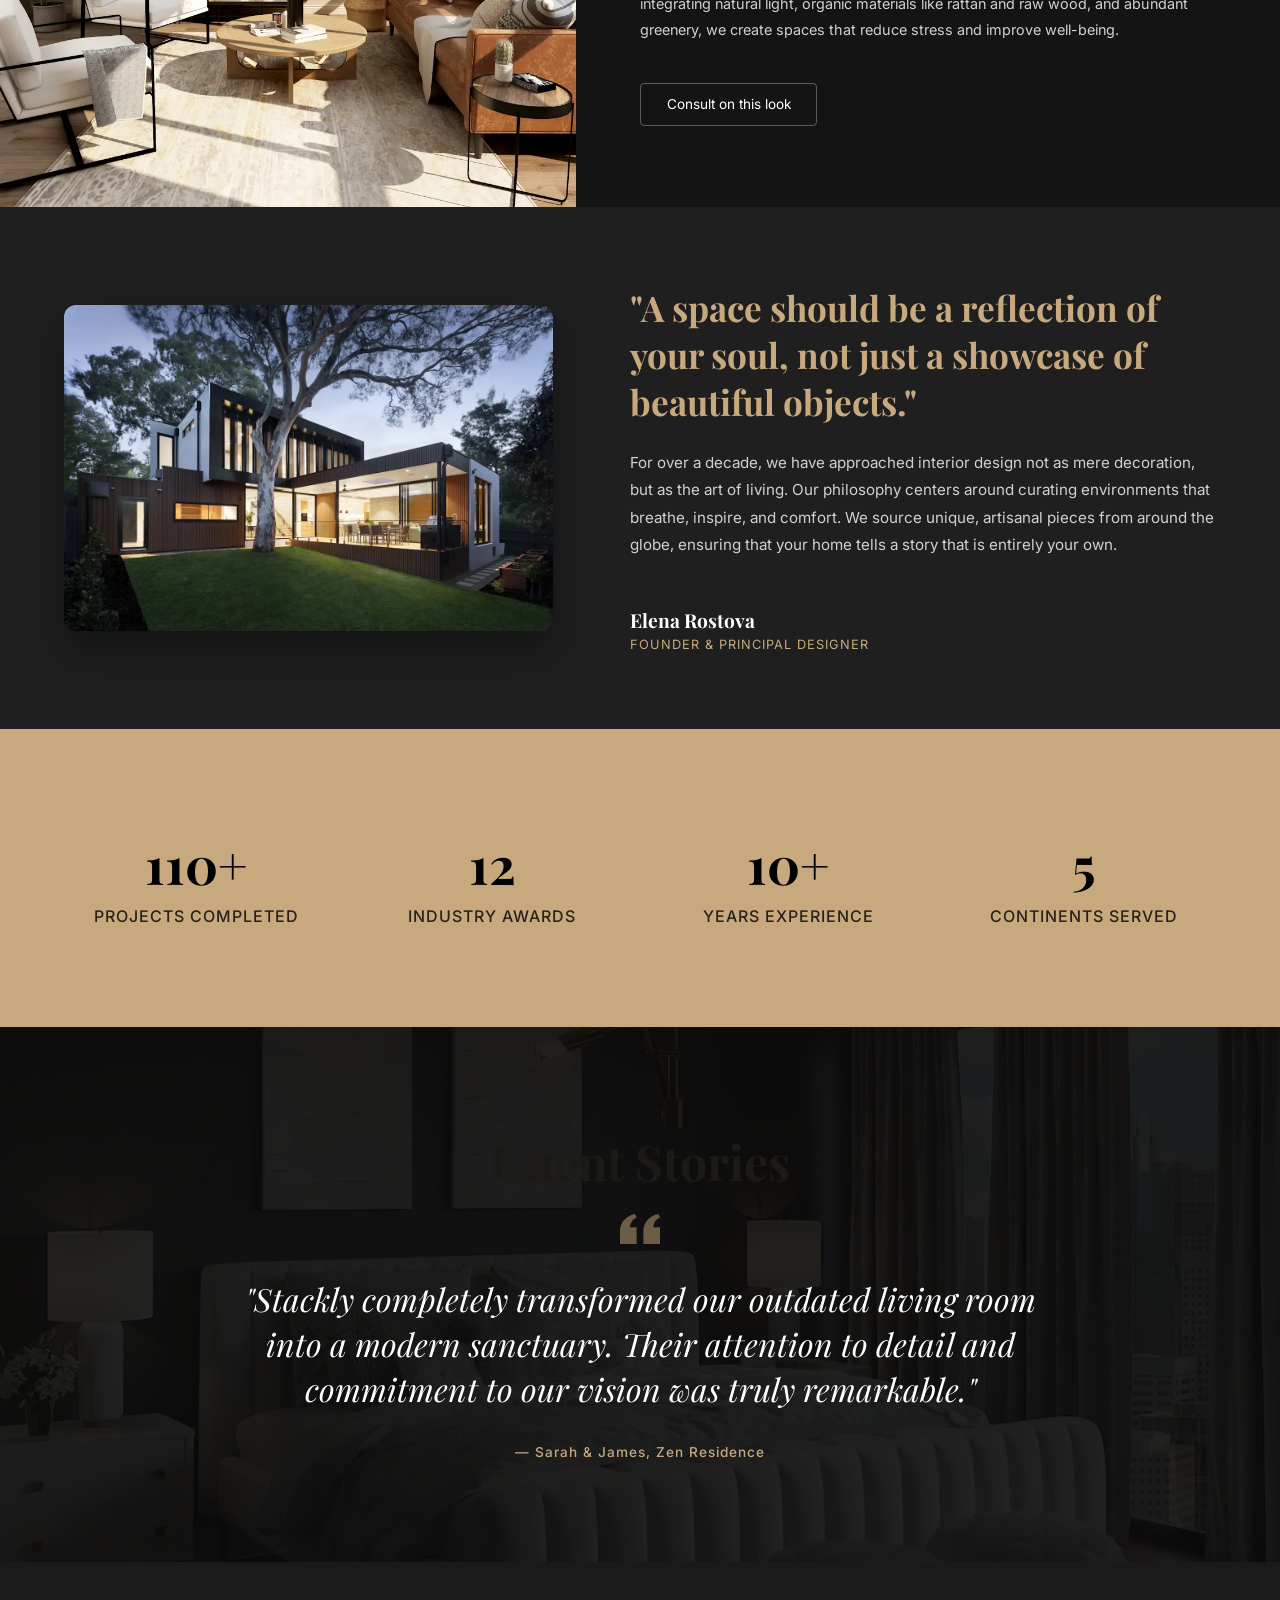
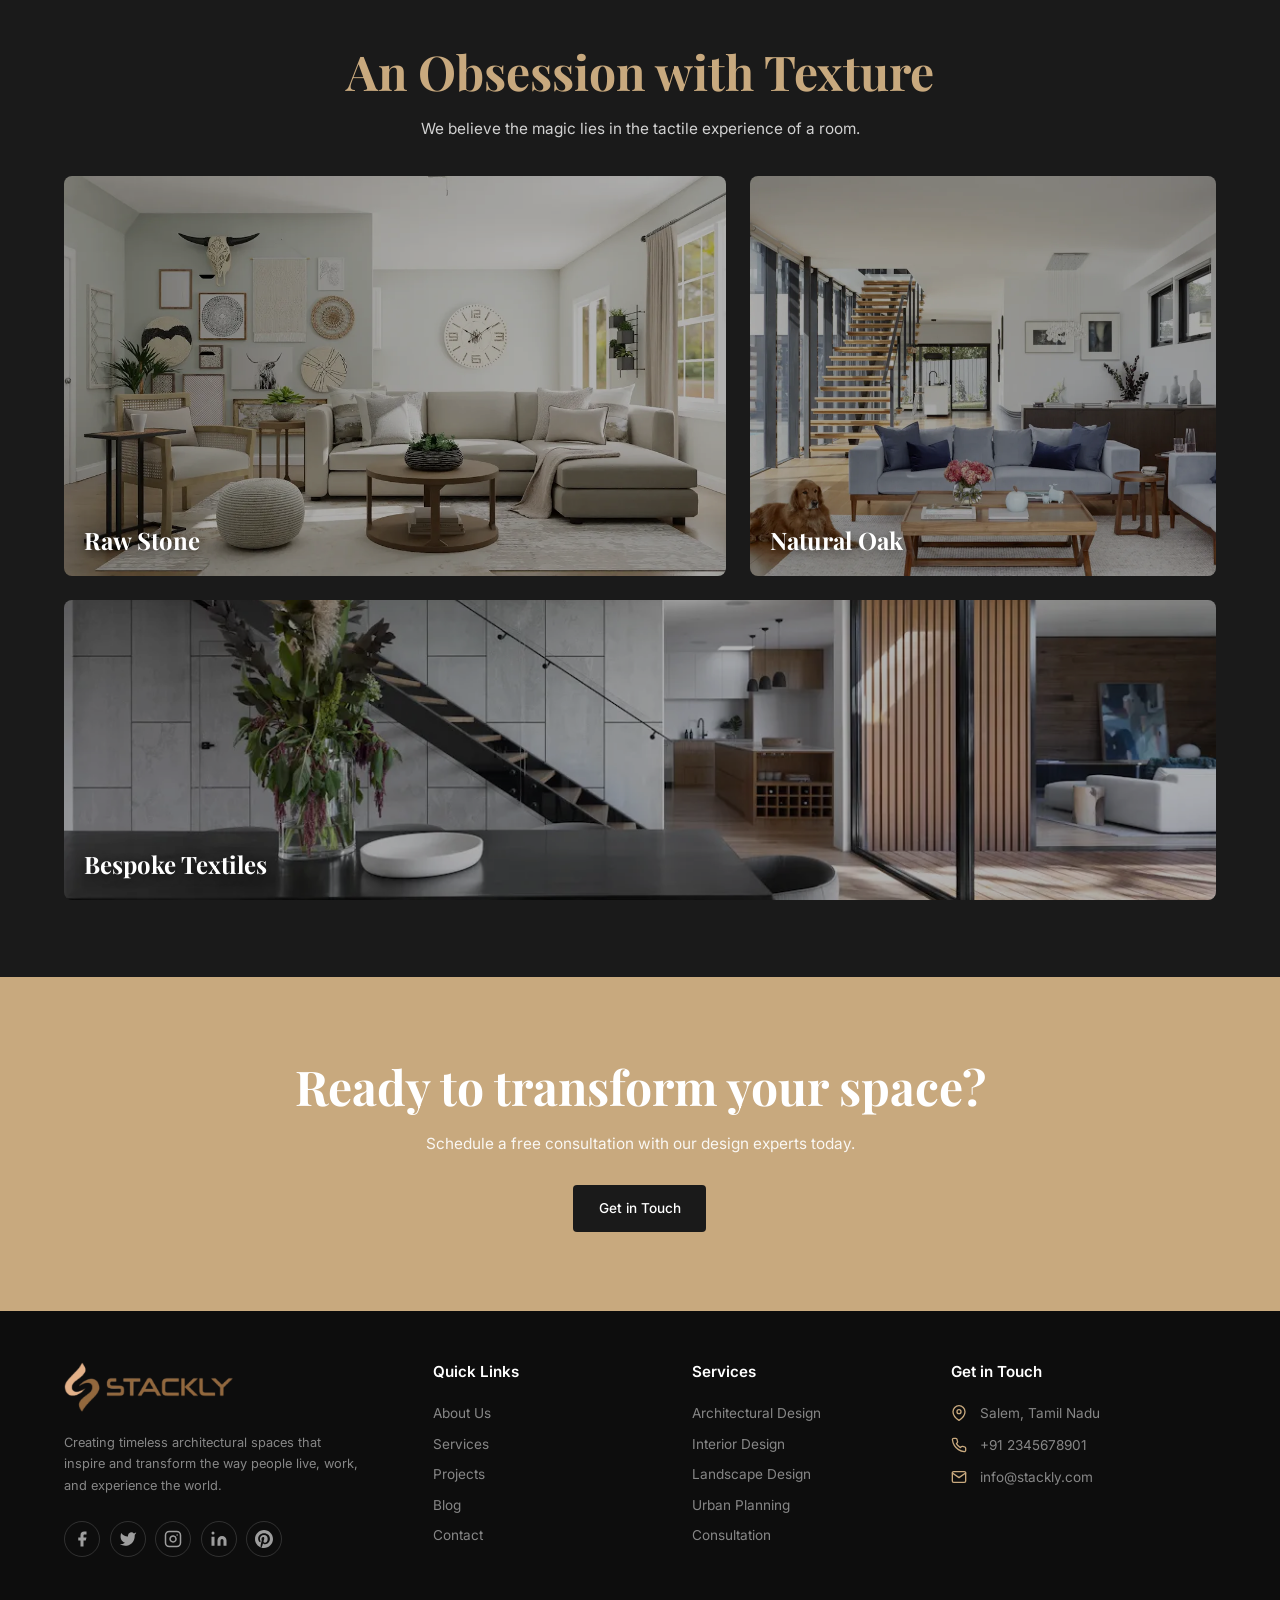
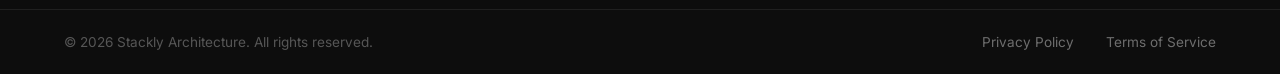
==== commit 36f6beda: "Add files via upload" ====
--- a/index.html
+++ b/index.html
@@ -10,6 +10,14 @@
     <link rel="stylesheet" href="css/style.css">
 </head>
 <body>
+    <!-- Preloader -->
+    <div class="preloader" id="preloader">
+        <div class="preloader-content">
+            <img src="assets/logo.webp" alt="Stackly" class="preloader-logo">
+            <div class="preloader-spinner"></div>
+        </div>
+    </div>
+
     <div class="hero-section">
         <div class="hero-slideshow">
             <div class="slide active" style="background-image: url('assets/interior_01.webp');"></div>
@@ -75,12 +83,20 @@
     <section class="press-section section-padding">
         <div class="container text-center">
             <p class="press-subtitle">As Featured In</p>
-            <div class="press-logos">
-                <h3>VOGUE Living</h3>
-                <h3>Architectural Digest</h3>
-                <h3>ELLE DECOR</h3>
-                <h3>Dwell</h3>
-                <h3>Wallpaper*</h3>
+            <div class="press-logos-wrapper">
+                <div class="press-logos">
+                    <h3>VOGUE Living</h3>
+                    <h3>Architectural Digest</h3>
+                    <h3>ELLE DECOR</h3>
+                    <h3>Dwell</h3>
+                    <h3>Wallpaper*</h3>
+                    <!-- Duplicated for continuous scroll -->
+                    <h3>VOGUE Living</h3>
+                    <h3>Architectural Digest</h3>
+                    <h3>ELLE DECOR</h3>
+                    <h3>Dwell</h3>
+                    <h3>Wallpaper*</h3>
+                </div>
             </div>
         </div>
     </section>
@@ -139,6 +155,39 @@
                     <div class="step-content">
                         <h3>Realization</h3>
                         <p>We manage the construction, installation, and final styling, delivering a space that exceeds expectations.</p>
+                    </div>
+                </div>
+            </div>
+        </div>
+    </section>
+
+    <!-- NEW SECTION: Signature Aesthetics -->
+    <section class="section-padding aesthetics-section">
+        <div class="container">
+            <div class="section-header text-center mb-5 animate-on-scroll slide-up">
+                <h2 class="section-title">Our Signature Aesthetics</h2>
+                <p class="section-subtitle">Distinct styles mastered through years of passionate design.</p>
+            </div>
+            <div class="aesthetics-grid">
+                <div class="aesthetic-card animate-on-scroll slide-up delay-100">
+                    <img src="assets/interior_11.webp" alt="Modern Minimalism">
+                    <div class="aesthetic-content">
+                        <h3>Modern Minimalism</h3>
+                        <p>Clean lines, uncluttered spaces, and purposeful restraint.</p>
+                    </div>
+                </div>
+                <div class="aesthetic-card animate-on-scroll slide-up delay-200">
+                    <img src="assets/interior_13.webp" alt="Classic Elegance">
+                    <div class="aesthetic-content">
+                        <h3>Classic Elegance</h3>
+                        <p>Timeless proportions, rich fabrics, and sophisticated details.</p>
+                    </div>
+                </div>
+                <div class="aesthetic-card animate-on-scroll slide-up delay-300">
+                    <img src="assets/interior_19.webp" alt="Industrial Chic">
+                    <div class="aesthetic-content">
+                        <h3>Industrial Chic</h3>
+                        <p>Raw materials, exposed architecture, and urban edge.</p>
                     </div>
                 </div>
             </div>
@@ -172,6 +221,30 @@
                 <div class="designer-signature">
                     <h4>Elena Rostova</h4>
                     <p>Founder & Principal Designer</p>
+                </div>
+            </div>
+        </div>
+    </section>
+
+    <!-- NEW SECTION: Impact & Metrics Banner -->
+    <section class="metrics-banner section-padding">
+        <div class="container">
+            <div class="metrics-grid">
+                <div class="metric-item animate-on-scroll scale-up delay-100">
+                    <h3 class="metric-number count-animate" data-target="150" data-suffix="+">0+</h3>
+                    <p class="metric-label">Projects Completed</p>
+                </div>
+                <div class="metric-item animate-on-scroll scale-up delay-200">
+                    <h3 class="metric-number count-animate" data-target="12" data-suffix="">0</h3>
+                    <p class="metric-label">Industry Awards</p>
+                </div>
+                <div class="metric-item animate-on-scroll scale-up delay-300">
+                    <h3 class="metric-number count-animate" data-target="10" data-suffix="+">0+</h3>
+                    <p class="metric-label">Years Experience</p>
+                </div>
+                <div class="metric-item animate-on-scroll scale-up delay-400">
+                    <h3 class="metric-number count-animate" data-target="5" data-suffix="">0</h3>
+                    <p class="metric-label">Continents Served</p>
                 </div>
             </div>
         </div>
--- a/css/style.css
+++ b/css/style.css
@@ -40,6 +40,71 @@
 img {
     max-width: 100%;
     height: auto;
+}
+
+/* ============================================
+   PRELOADER
+   ============================================ */
+.preloader {
+    position: fixed;
+    top: 0;
+    left: 0;
+    width: 100%;
+    height: 100%;
+    background-color: var(--bg-dark);
+    display: flex;
+    align-items: center;
+    justify-content: center;
+    z-index: 9999;
+    opacity: 1;
+    visibility: visible;
+    transition: opacity 0.5s ease, visibility 0.5s ease;
+}
+
+.preloader.hidden {
+    opacity: 0;
+    visibility: hidden;
+}
+
+.preloader-content {
+    display: flex;
+    flex-direction: column;
+    align-items: center;
+    gap: 2rem;
+}
+
+.preloader-logo {
+    height: 80px;
+    width: auto;
+    object-fit: contain;
+    animation: preloader-logo-fade 1.5s ease-in-out infinite;
+}
+
+@keyframes preloader-logo-fade {
+    0%, 100% {
+        opacity: 0.5;
+    }
+    50% {
+        opacity: 1;
+    }
+}
+
+.preloader-spinner {
+    width: 50px;
+    height: 50px;
+    border: 3px solid rgba(200, 169, 126, 0.2);
+    border-top: 3px solid var(--primary-color);
+    border-radius: 50%;
+    animation: preloader-spin 1s linear infinite;
+}
+
+@keyframes preloader-spin {
+    0% {
+        transform: rotate(0deg);
+    }
+    100% {
+        transform: rotate(360deg);
+    }
 }
 
 /* ============================================
@@ -342,6 +407,22 @@
     max-width: 800px;
 }
 
+/* Hero content animation - starts after preloader */
+.hero-content.animate-hero {
+    animation: hero-content-slide-up 0.8s cubic-bezier(0.34, 1.56, 0.64, 1);
+}
+
+@keyframes hero-content-slide-up {
+    from {
+        opacity: 0;
+        transform: translateY(40px);
+    }
+    to {
+        opacity: 1;
+        transform: translateY(0);
+    }
+}
+
 .hero-title {
     font-family: var(--font-heading);
     font-size: clamp(2.2rem, 6vw, 5rem);
@@ -349,6 +430,18 @@
     font-weight: 500;
     color: #ffffff;
     margin-bottom: clamp(1rem, 2vw, 2rem);
+    animation: title-slide-up 1s cubic-bezier(0.34, 1.56, 0.64, 1);
+}
+
+@keyframes title-slide-up {
+    from {
+        opacity: 0;
+        transform: translateY(30px);
+    }
+    to {
+        opacity: 1;
+        transform: translateY(0);
+    }
 }
 
 .hero-title .highlight {
@@ -362,6 +455,18 @@
     color: var(--text-muted);
     margin-bottom: clamp(1.5rem, 3vw, 3rem);
     max-width: 450px;
+    animation: subtitle-fade-in 1s cubic-bezier(0.34, 1.56, 0.64, 1) 0.2s both;
+}
+
+@keyframes subtitle-fade-in {
+    from {
+        opacity: 0;
+        transform: translateY(20px);
+    }
+    to {
+        opacity: 1;
+        transform: translateY(0);
+    }
 }
 
 .btn-primary {
@@ -377,6 +482,18 @@
     font-weight: 500;
     width: fit-content;
     transition: all 0.3s ease;
+    animation: button-scale-up 1s cubic-bezier(0.34, 1.56, 0.64, 1) 0.4s both;
+}
+
+@keyframes button-scale-up {
+    from {
+        opacity: 0;
+        transform: scale(0.8) translateY(20px);
+    }
+    to {
+        opacity: 1;
+        transform: scale(1) translateY(0);
+    }
 }
 
 .btn-primary:hover {
@@ -405,6 +522,99 @@
     width: 100%;
 }
 
+/* Add top padding for content after page-hero-section */
+.page-hero-section + .page-container {
+    padding-top: clamp(1rem, 2vw, 1.5rem);
+}
+
+/* ============================================
+   PAGE HERO SECTION
+   ============================================ */
+.page-hero-section {
+    position: relative;
+    width: 100%;
+    height: 50vh;
+    background-size: cover;
+    background-position: center;
+    background-repeat: no-repeat;
+    display: flex;
+    align-items: center;
+    justify-content: center;
+    overflow: hidden;
+    margin-bottom: 0;
+}
+
+.page-hero-section::before {
+    content: '';
+    position: absolute;
+    inset: 0;
+    background: linear-gradient(135deg, rgba(20,20,20,0.75) 0%, rgba(20,20,20,0.5) 100%);
+    z-index: 1;
+}
+
+.page-hero-content {
+    position: relative;
+    z-index: 2;
+    text-align: center;
+    color: #fff;
+    max-width: 600px;
+    padding: 0 5%;
+}
+
+/* Page hero content animation */
+.page-hero-content.animate-hero {
+    animation: page-hero-content-zoom 1s cubic-bezier(0.34, 1.56, 0.64, 1);
+}
+
+@keyframes page-hero-content-zoom {
+    from {
+        opacity: 0;
+        transform: scale(0.95) translateY(20px);
+    }
+    to {
+        opacity: 1;
+        transform: scale(1) translateY(0);
+    }
+}
+
+.page-hero-content h1 {
+    font-family: var(--font-heading);
+    font-size: clamp(2.2rem, 6vw, 4rem);
+    line-height: 1.2;
+    margin-bottom: 1rem;
+    color: var(--primary-color);
+    animation: page-title-slide-down 1s cubic-bezier(0.34, 1.56, 0.64, 1) 0.1s both;
+}
+
+@keyframes page-title-slide-down {
+    from {
+        opacity: 0;
+        transform: translateY(-20px);
+    }
+    to {
+        opacity: 1;
+        transform: translateY(0);
+    }
+}
+
+.page-hero-content p {
+    font-size: clamp(0.95rem, 1.5vw, 1.2rem);
+    color: var(--text-muted);
+    line-height: 1.6;
+    animation: page-subtitle-fade 1s cubic-bezier(0.34, 1.56, 0.64, 1) 0.3s both;
+}
+
+@keyframes page-subtitle-fade {
+    from {
+        opacity: 0;
+        transform: translateY(10px);
+    }
+    to {
+        opacity: 1;
+        transform: translateY(0);
+    }
+}
+
 .page-title {
     font-family: var(--font-heading);
     font-size: clamp(2rem, 5vw, 4rem);
@@ -447,41 +657,90 @@
 .value-grid {
     display: grid;
     grid-template-columns: repeat(auto-fit, minmax(min(280px, 100%), 1fr));
-    gap: clamp(1.5rem, 3vw, 3rem);
+    gap: clamp(2rem, 3vw, 3rem);
 }
 
 .value-item {
-    background: rgba(255, 255, 255, 0.02);
-    padding: clamp(1.5rem, 3vw, 3rem) clamp(1.2rem, 2vw, 2rem);
-    border-radius: 8px;
-    border-top: 2px solid transparent;
-    transition: all 0.3s ease;
+    background: linear-gradient(135deg, rgba(200, 169, 126, 0.08) 0%, rgba(200, 169, 126, 0.02) 100%);
+    padding: clamp(2rem, 3vw, 3rem);
+    border-radius: 12px;
+    border: 1px solid rgba(200, 169, 126, 0.15);
+    border-top: 3px solid transparent;
+    transition: all 0.4s cubic-bezier(0.34, 1.56, 0.64, 1);
+    position: relative;
+    overflow: hidden;
+}
+
+.value-item::before {
+    content: '';
+    position: absolute;
+    top: 0;
+    left: 0;
+    right: 0;
+    height: 3px;
+    background: linear-gradient(90deg, var(--primary-color), rgba(200, 169, 126, 0.5));
+    transform: scaleX(0);
+    transform-origin: left;
+    transition: transform 0.5s ease;
+}
+
+.value-item:hover::before {
+    transform: scaleX(1);
 }
 
 .value-item:hover {
-    background: rgba(200, 169, 126, 0.05);
-    border-top-color: var(--primary-color);
-    transform: translateY(-5px);
+    background: linear-gradient(135deg, rgba(200, 169, 126, 0.15) 0%, rgba(200, 169, 126, 0.06) 100%);
+    border-color: rgba(200, 169, 126, 0.3);
+    box-shadow: 0 12px 32px rgba(200, 169, 126, 0.2);
+    transform: translateY(-12px);
 }
 
 .value-icon {
     font-family: var(--font-heading);
-    font-size: clamp(2rem, 3vw, 3rem);
-    color: rgba(200, 169, 126, 0.3);
+    font-size: 3rem;
+    color: var(--primary-color);
     margin-bottom: 1.5rem;
     line-height: 1;
+    width: 70px;
+    height: 70px;
+    display: flex;
+    align-items: center;
+    justify-content: center;
+    background: rgba(200, 169, 126, 0.12);
+    border-radius: 10px;
+    font-weight: 700;
+    transition: all 0.4s ease;
+    position: relative;
+    z-index: 1;
+}
+
+.value-item:hover .value-icon {
+    background: rgba(200, 169, 126, 0.25);
+    transform: scale(1.1) rotate(5deg);
+    box-shadow: 0 8px 20px rgba(200, 169, 126, 0.3);
 }
 
 .value-item h3 {
-    font-size: clamp(1.1rem, 1.5vw, 1.4rem);
+    font-size: clamp(1.2rem, 1.5vw, 1.4rem);
     margin-bottom: 1rem;
     color: #fff;
+    font-weight: 600;
+    transition: color 0.3s ease;
+}
+
+.value-item:hover h3 {
+    color: var(--primary-color);
 }
 
 .value-item p {
     color: var(--text-muted);
-    line-height: 1.6;
+    line-height: 1.7;
     font-size: clamp(0.85rem, 1vw, 1rem);
+    transition: color 0.3s ease;
+}
+
+.value-item:hover p {
+    color: rgba(255, 255, 255, 0.8);
 }
 
 /* ============================================
@@ -490,22 +749,60 @@
 .process-steps {
     display: grid;
     grid-template-columns: repeat(auto-fit, minmax(min(280px, 100%), 1fr));
+    gap: 3rem;
+    position: relative;
+    padding: 2rem 0;
+}
+
+.process-steps::before {
+    content: '';
+    position: absolute;
+    top: 25px;
+    left: 0;
+    right: 0;
+    height: 2px;
+    background: linear-gradient(90deg, 
+        transparent 0%, 
+        rgba(200, 169, 126, 0.3) 20%, 
+        rgba(200, 169, 126, 0.3) 80%, 
+        transparent 100%);
+    pointer-events: none;
+    z-index: 0;
+}
+
+@media (max-width: 768px) {
+    .process-steps::before {
+        display: none;
+    }
+}
+
+.step {
+    display: flex;
     gap: 2rem;
+    align-items: flex-start;
     position: relative;
-}
-
-.step {
-    display: flex;
-    gap: 1.5rem;
-    align-items: flex-start;
+    z-index: 1;
+    padding: 2rem;
+    background: linear-gradient(135deg, rgba(200, 169, 126, 0.04) 0%, rgba(200, 169, 126, 0) 100%);
+    border-radius: 12px;
+    border: 1px solid rgba(200, 169, 126, 0.1);
+    transition: all 0.4s cubic-bezier(0.34, 1.56, 0.64, 1);
+}
+
+.step:hover {
+    background: linear-gradient(135deg, rgba(200, 169, 126, 0.1) 0%, rgba(200, 169, 126, 0.04) 100%);
+    border-color: rgba(200, 169, 126, 0.25);
+    box-shadow: 0 12px 32px rgba(200, 169, 126, 0.15);
+    transform: translateY(-8px);
 }
 
 .step-number {
-    width: 50px;
-    height: 50px;
+    width: 60px;
+    height: 60px;
+    min-width: 60px;
     flex-shrink: 0;
     border-radius: 50%;
-    background: var(--primary-color);
+    background: linear-gradient(135deg, var(--primary-color), rgba(200, 169, 126, 0.8));
     color: #fff;
     display: flex;
     align-items: center;
@@ -513,18 +810,63 @@
     font-family: var(--font-heading);
     font-size: 1.5rem;
     font-weight: bold;
+    box-shadow: 0 8px 20px rgba(200, 169, 126, 0.3);
+    transition: all 0.4s ease;
+    position: relative;
+}
+
+.step:hover .step-number {
+    transform: scale(1.15) rotate(-15deg);
+    box-shadow: 0 12px 32px rgba(200, 169, 126, 0.5);
+}
+
+.step-number::after {
+    content: '';
+    position: absolute;
+    inset: -4px;
+    border-radius: 50%;
+    background: radial-gradient(circle, rgba(200, 169, 126, 0.2) 0%, transparent 70%);
+    animation: pulse-ring 2s ease-out infinite;
+    animation-delay: calc(var(--index, 0) * 0.3s);
+}
+
+@keyframes pulse-ring {
+    0% {
+        transform: scale(1);
+        opacity: 1;
+    }
+    100% {
+        transform: scale(1.4);
+        opacity: 0;
+    }
+}
+
+.step-content {
+    flex: 1;
+    transition: all 0.3s ease;
 }
 
 .step-content h3 {
-    font-size: clamp(1.1rem, 1.4vw, 1.3rem);
+    font-size: clamp(1.2rem, 1.4vw, 1.3rem);
     margin-bottom: 0.8rem;
     color: #fff;
+    font-weight: 600;
+    transition: color 0.3s ease;
+}
+
+.step:hover .step-content h3 {
+    color: var(--primary-color);
 }
 
 .step-content p {
     color: var(--text-muted);
-    line-height: 1.6;
+    line-height: 1.7;
     font-size: clamp(0.85rem, 1vw, 1rem);
+    transition: color 0.3s ease;
+}
+
+.step:hover .step-content p {
+    color: rgba(255, 255, 255, 0.8);
 }
 
 /* ============================================
@@ -787,6 +1129,102 @@
 }
 
 /* ============================================
+   SIGNATURE AESTHETICS (Home Page)
+   ============================================ */
+.aesthetics-section {
+    background-color: #0a0a0a;
+}
+
+.aesthetics-grid {
+    display: grid;
+    grid-template-columns: repeat(auto-fit, minmax(min(300px, 100%), 1fr));
+    gap: 2rem;
+}
+
+.aesthetic-card {
+    position: relative;
+    border-radius: 8px;
+    overflow: hidden;
+    height: 400px;
+    group: hover;
+}
+
+.aesthetic-card img {
+    width: 100%;
+    height: 100%;
+    object-fit: cover;
+    transition: transform 0.6s ease;
+}
+
+.aesthetic-card:hover img {
+    transform: scale(1.05);
+}
+
+.aesthetic-card::after {
+    content: '';
+    position: absolute;
+    inset: 0;
+    background: linear-gradient(to top, rgba(0,0,0,0.9) 0%, rgba(0,0,0,0.2) 50%, transparent 100%);
+}
+
+.aesthetic-content {
+    position: absolute;
+    bottom: 0;
+    left: 0;
+    width: 100%;
+    padding: 2rem;
+    z-index: 2;
+}
+
+.aesthetic-content h3 {
+    color: #fff;
+    font-size: 1.5rem;
+    margin-bottom: 0.5rem;
+    font-family: var(--font-heading);
+}
+
+.aesthetic-content p {
+    color: rgba(255, 255, 255, 0.7);
+    font-size: 0.95rem;
+    line-height: 1.5;
+}
+
+/* ============================================
+   IMPACT & METRICS BANNER (Home Page)
+   ============================================ */
+.metrics-banner {
+    background-color: var(--primary-color);
+    color: #000;
+}
+
+.metrics-grid {
+    display: grid;
+    grid-template-columns: repeat(auto-fit, minmax(min(200px, 100%), 1fr));
+    gap: 2rem;
+    text-align: center;
+}
+
+.metric-item {
+    padding: 1.5rem;
+}
+
+.metric-number {
+    font-family: var(--font-heading);
+    font-size: clamp(2.5rem, 4vw, 3.5rem);
+    font-weight: 700;
+    margin-bottom: 0.5rem;
+    transition: all 0.3s ease;
+}
+
+.metric-label {
+    font-size: 1rem;
+    font-weight: 500;
+    letter-spacing: 1px;
+    text-transform: uppercase;
+    opacity: 0.8;
+}
+
+/* ============================================
    RESPONSIVE: TABLET (max-width: 1024px)
    ============================================ */
 @media (max-width: 1024px) {
@@ -797,6 +1235,14 @@
     .footer-grid {
         grid-template-columns: 1fr 1fr;
     }
+    
+    .aesthetics-grid {
+        gap: 1.5rem;
+    }
+    
+    .aesthetic-card {
+        height: 300px;
+    }
 }
 
 /* ============================================
@@ -829,6 +1275,40 @@
     
     .hero-title br {
         display: none;
+    }
+    
+    /* Page Hero Section Mobile */
+    .page-hero-section {
+        height: 40vh;
+        margin-bottom: 2rem;
+    }
+    
+    .page-hero-content h1 {
+        font-size: clamp(1.8rem, 5vw, 3rem);
+    }
+    
+    .page-hero-content p {
+        font-size: clamp(0.85rem, 1.2vw, 1rem);
+    }
+    
+    /* Process Steps - Fix overlap */
+    .step {
+        flex-direction: column;
+        gap: 1.5rem;
+        align-items: center;
+        text-align: center;
+        padding: 1.5rem;
+    }
+    
+    .step-number {
+        width: 50px;
+        height: 50px;
+        min-width: 50px;
+        font-size: 1.2rem;
+    }
+    
+    .step-content {
+        width: 100%;
     }
     
     /* Trend Spotlight stacks vertically */
@@ -859,6 +1339,14 @@
     .footer-legal {
         justify-content: center;
     }
+    
+    .aesthetics-grid {
+        gap: 1rem;
+    }
+    
+    .aesthetic-card {
+        height: 250px;
+    }
 }
 
 /* ============================================
@@ -883,12 +1371,234 @@
         padding-right: 4%;
     }
     
+    /* Page Hero Section Small Mobile */
+    .page-hero-section {
+        height: 35vh;
+        margin-bottom: 1.5rem;
+    }
+    
+    .page-hero-content {
+        padding: 0 4%;
+    }
+    
+    .page-hero-content h1 {
+        font-size: clamp(1.5rem, 4vw, 2.5rem);
+    }
+    
+    .page-hero-content p {
+        font-size: clamp(0.8rem, 1vw, 0.95rem);
+    }
+    
+    /* Further optimize process steps for small mobile */
+    .step {
+        padding: 1.2rem;
+        gap: 1rem;
+    }
+    
+    .step-number {
+        width: 45px;
+        height: 45px;
+        min-width: 45px;
+        font-size: 1.1rem;
+    }
+    
+    .step-content h3 {
+        font-size: 1rem;
+    }
+    
+    .step-content p {
+        font-size: 0.85rem;
+    }
+    
     .trend-image {
         height: 200px;
     }
     
     .trend-content {
         padding: 1.5rem 4%;
+    }
+    
+    .trend-spotlight {
+        flex-direction: column;
+        align-items: stretch;
+    }
+    
+    .aesthetic-card {
+        height: 220px;
+    }
+}
+
+/* ============================================
+   RESPONSIVE: EXTRA SMALL MOBILE (max-width: 320px)
+   ============================================ */
+@media (max-width: 320px) {
+    .navbar {
+        padding: 0.75rem 3%;
+    }
+    
+    .site-logo {
+        height: 35px;
+    }
+    
+    .btn-login {
+        font-size: 0.75rem;
+        padding: 0.6rem 0.8rem;
+    }
+    
+    .hamburger span {
+        width: 20px;
+        height: 2px;
+    }
+    
+    .hero-content {
+        padding: 0 3%;
+    }
+    
+    .hero-title {
+        font-size: clamp(1.5rem, 5vw, 2.5rem);
+    }
+    
+    .hero-subtitle {
+        font-size: clamp(0.85rem, 2vw, 1rem);
+    }
+    
+    .hero-cta {
+        padding: 0.7rem 1.5rem;
+        font-size: 0.8rem;
+    }
+    
+    .container {
+        padding: 0 1rem;
+    }
+    
+    .section-padding {
+        padding-left: 1rem;
+        padding-right: 1rem;
+        padding-top: 2rem;
+        padding-bottom: 2rem;
+    }
+    
+    .page-container {
+        padding-left: 1rem;
+        padding-right: 1rem;
+    }
+    
+    .value-grid {
+        gap: 1rem;
+    }
+    
+    .value-item {
+        padding: 1.25rem;
+    }
+    
+    .value-item-icon {
+        width: 50px;
+        height: 50px;
+    }
+    
+    .process-steps {
+        gap: 1.5rem;
+    }
+    
+    .step {
+        padding: 1.5rem;
+    }
+    
+    .step-number {
+        width: 45px;
+        height: 45px;
+        font-size: 1.25rem;
+    }
+    
+    .footer-bottom {
+        padding: 1.5rem 1rem;
+        flex-direction: column;
+        gap: 1rem;
+    }
+    
+    .footer-legal {
+        flex-direction: column;
+        gap: 0.5rem;
+    }
+    
+    .trend-spotlight {
+        display: block !important;
+        flex-direction: column;
+        align-items: stretch;
+        background: #141414;
+        width: 100%;
+    }
+    
+    .trend-image {
+        flex: none !important;
+        height: 160px !important;
+        width: 100% !important;
+        min-width: 100% !important;
+        margin-bottom: 1rem;
+    }
+    
+    .trend-content {
+        flex: none !important;
+        padding: 1.25rem;
+        width: 100% !important;
+    }
+    
+    .trend-title {
+        font-size: clamp(1.2rem, 4vw, 2rem);
+        margin-bottom: 0.8rem;
+    }
+    
+    .trend-desc {
+        font-size: clamp(0.8rem, 1vw, 0.9rem);
+        margin-bottom: 1.5rem;
+        line-height: 1.6;
+    }
+    
+    .testimonial-quote {
+        font-size: clamp(1rem, 2vw, 1.5rem);
+        margin-bottom: 1rem;
+        line-height: 1.3;
+    }
+    
+    .designer-image {
+        flex: none !important;
+        min-width: unset !important;
+        width: 100%;
+    }
+    
+    .designer-content {
+        flex: none !important;
+        min-width: unset !important;
+        width: 100%;
+    }
+    
+    .aesthetic-card {
+        height: 180px;
+    }
+    
+    .metrics-grid {
+        gap: 1rem;
+    }
+    
+    .metric-item {
+        padding: 1rem;
+    }
+    
+    .metric-number {
+        font-size: clamp(2rem, 3.5vw, 2.5rem);
+    }
+    
+    .metric-label {
+        font-size: 0.85rem;
+    }
+    
+    .testimonials-section {
+        padding: clamp(2rem, 4vw, 4rem) 1rem;
+        margin-top: 1rem;
+    }
+    
+    .testimonial {
+        max-width: 100%;
     }
 }
 
@@ -1001,6 +1711,7 @@
     padding-top: clamp(2rem, 4vw, 3rem);
     padding-bottom: clamp(2rem, 4vw, 3rem);
     border-bottom: 1px solid rgba(255, 255, 255, 0.05);
+    overflow: hidden;
 }
 
 .press-subtitle {
@@ -1011,18 +1722,54 @@
     margin-bottom: clamp(1.5rem, 3vw, 2rem);
 }
 
+.press-logos-wrapper {
+    width: 100%;
+    overflow: hidden;
+    position: relative;
+}
+
+.press-logos-wrapper::before,
+.press-logos-wrapper::after {
+    content: '';
+    position: absolute;
+    top: 0;
+    width: 100px;
+    height: 100%;
+    z-index: 10;
+    pointer-events: none;
+}
+
+.press-logos-wrapper::before {
+    left: 0;
+    background: linear-gradient(90deg, var(--bg-dark) 0%, transparent 100%);
+}
+
+.press-logos-wrapper::after {
+    right: 0;
+    background: linear-gradient(90deg, transparent 0%, var(--bg-dark) 100%);
+}
+
 .press-logos {
     display: flex;
-    justify-content: center;
     align-items: center;
     gap: clamp(2rem, 5vw, 5rem);
-    flex-wrap: wrap;
-    opacity: 0.5;
-    transition: opacity 0.3s ease;
+    opacity: 0.6;
+    animation: scroll-logos 20s linear infinite;
+    will-change: transform;
 }
 
 .press-logos:hover {
-    opacity: 0.8;
+    animation-play-state: paused;
+    opacity: 1;
+}
+
+@keyframes scroll-logos {
+    0% {
+        transform: translateX(0);
+    }
+    100% {
+        transform: translateX(-50%);
+    }
 }
 
 .press-logos h3 {
@@ -1030,7 +1777,15 @@
     font-size: clamp(1.2rem, 2vw, 1.8rem);
     color: #fff;
     margin: 0;
-}
+    white-space: nowrap;
+    flex-shrink: 0;
+    transition: opacity 0.3s ease;
+}
+
+.press-logos:hover h3 {
+    opacity: 0.8;
+}
+
 
 /* Designer Spotlight */
 .designer-container {
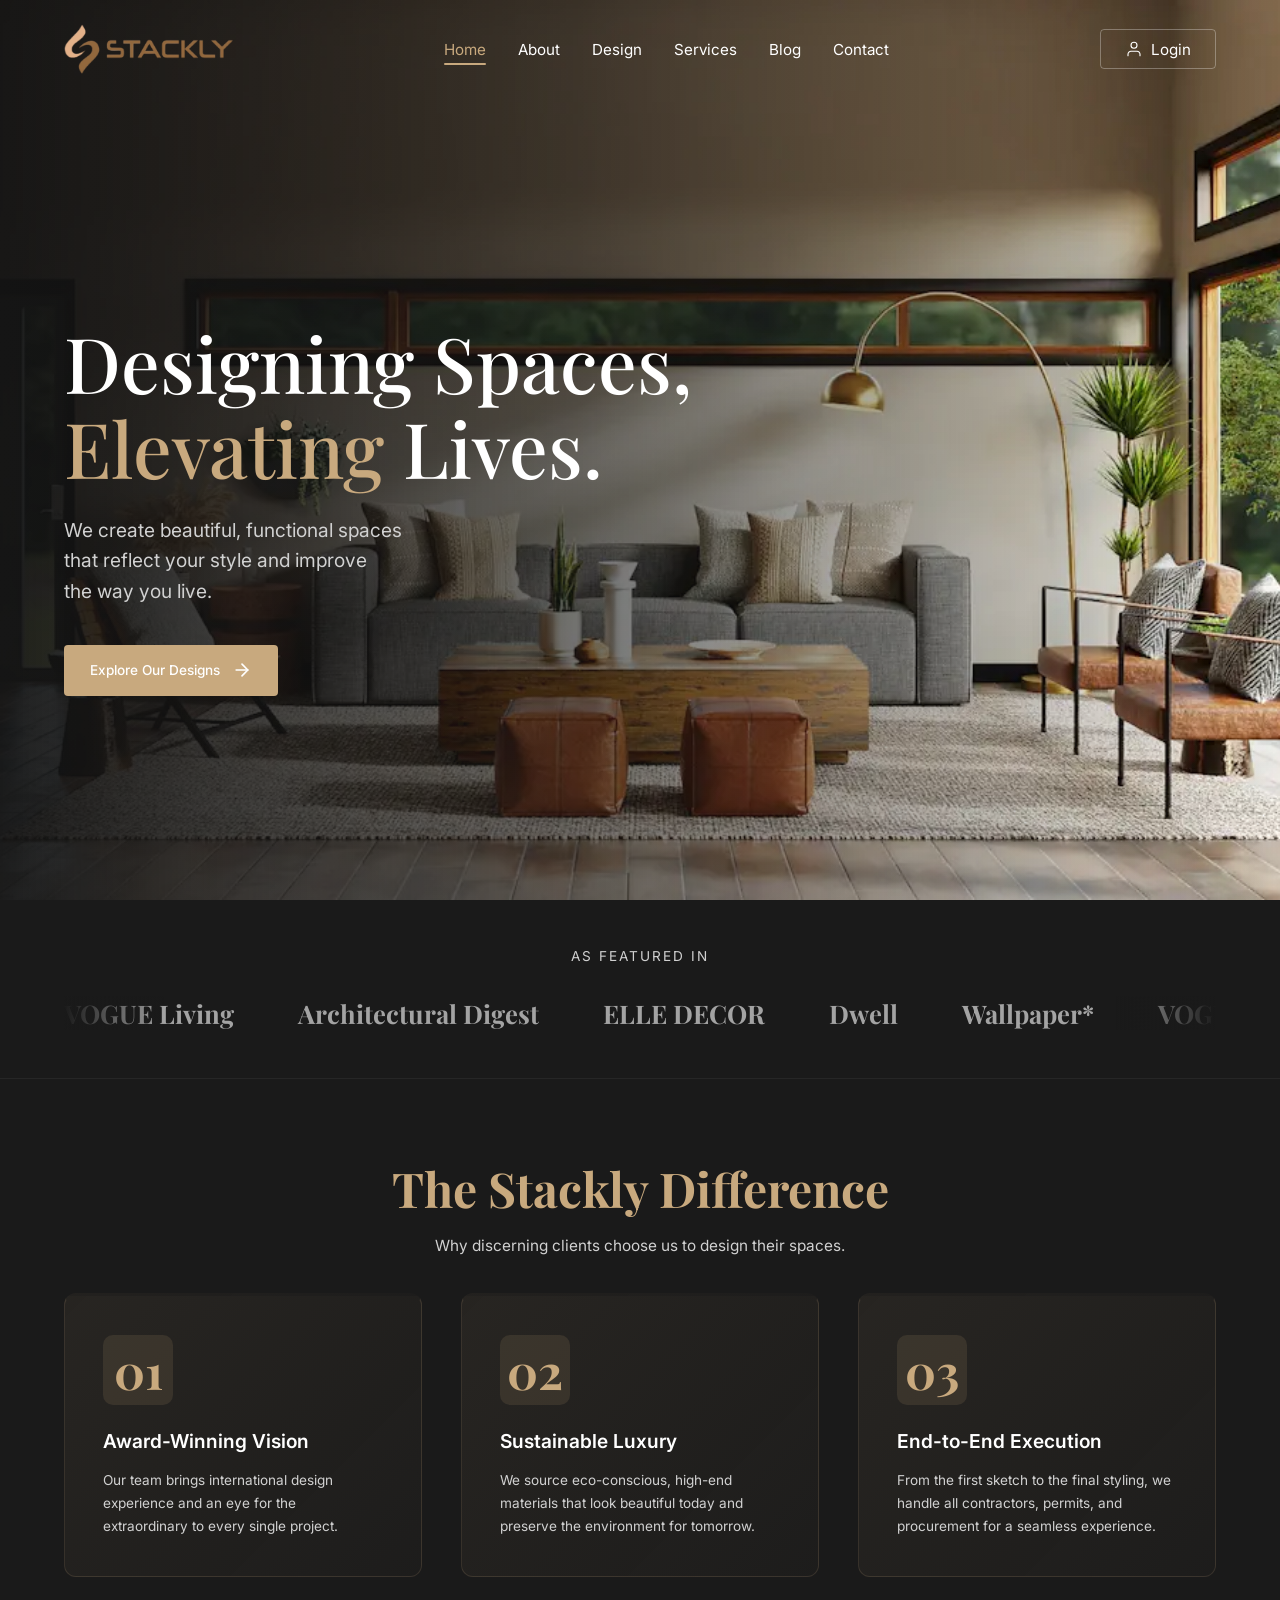
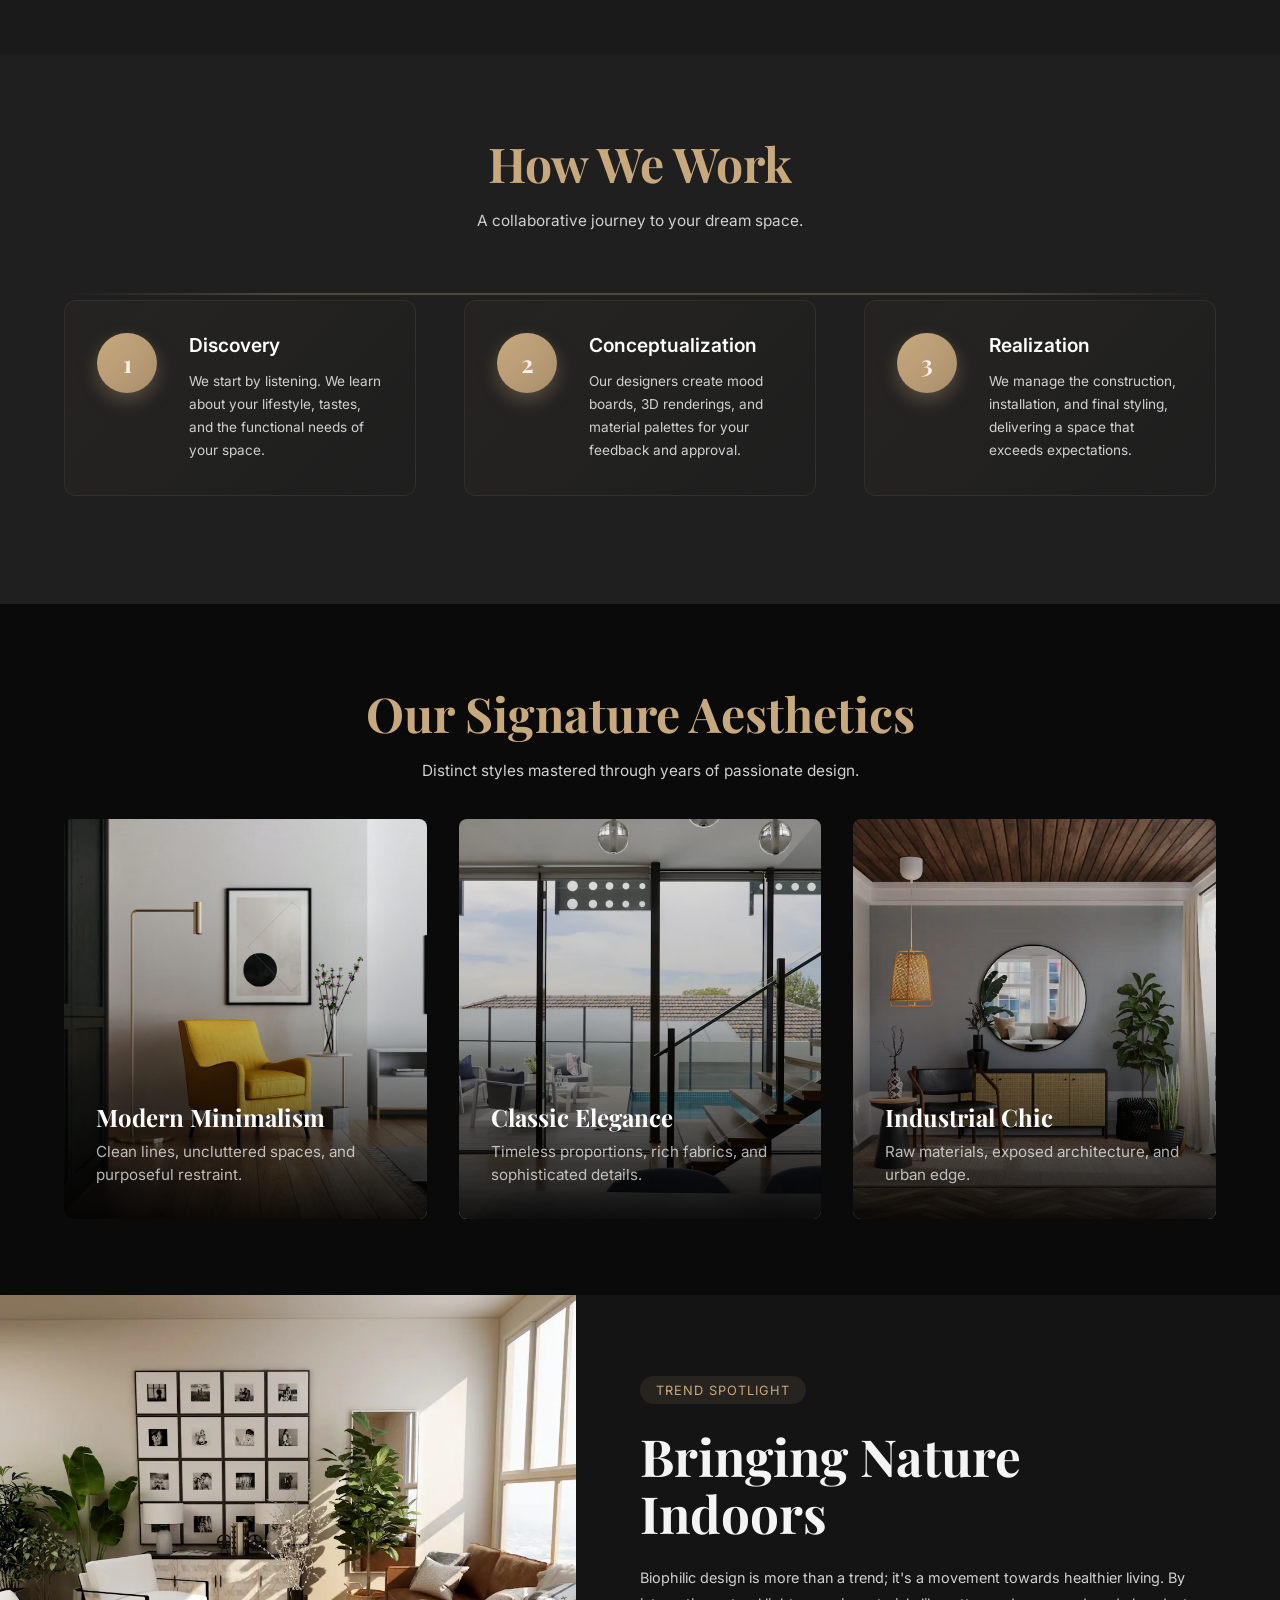
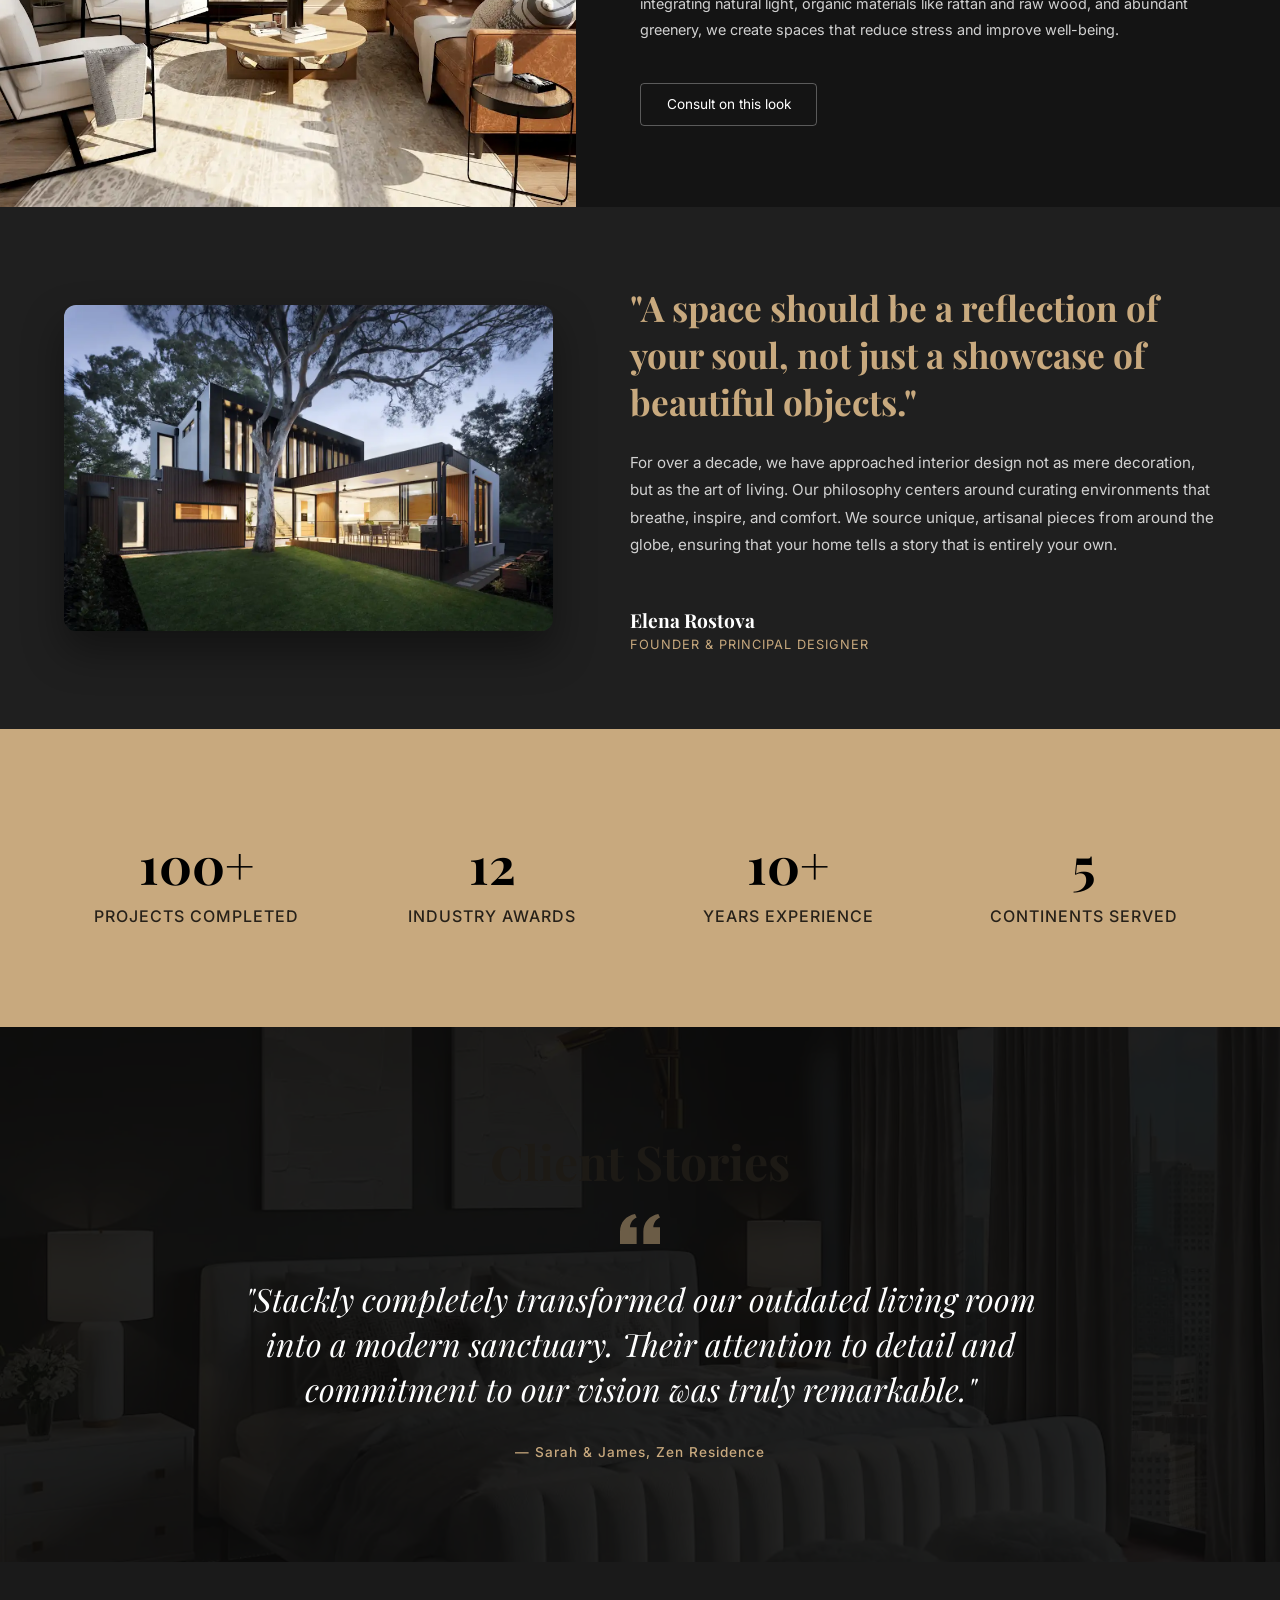
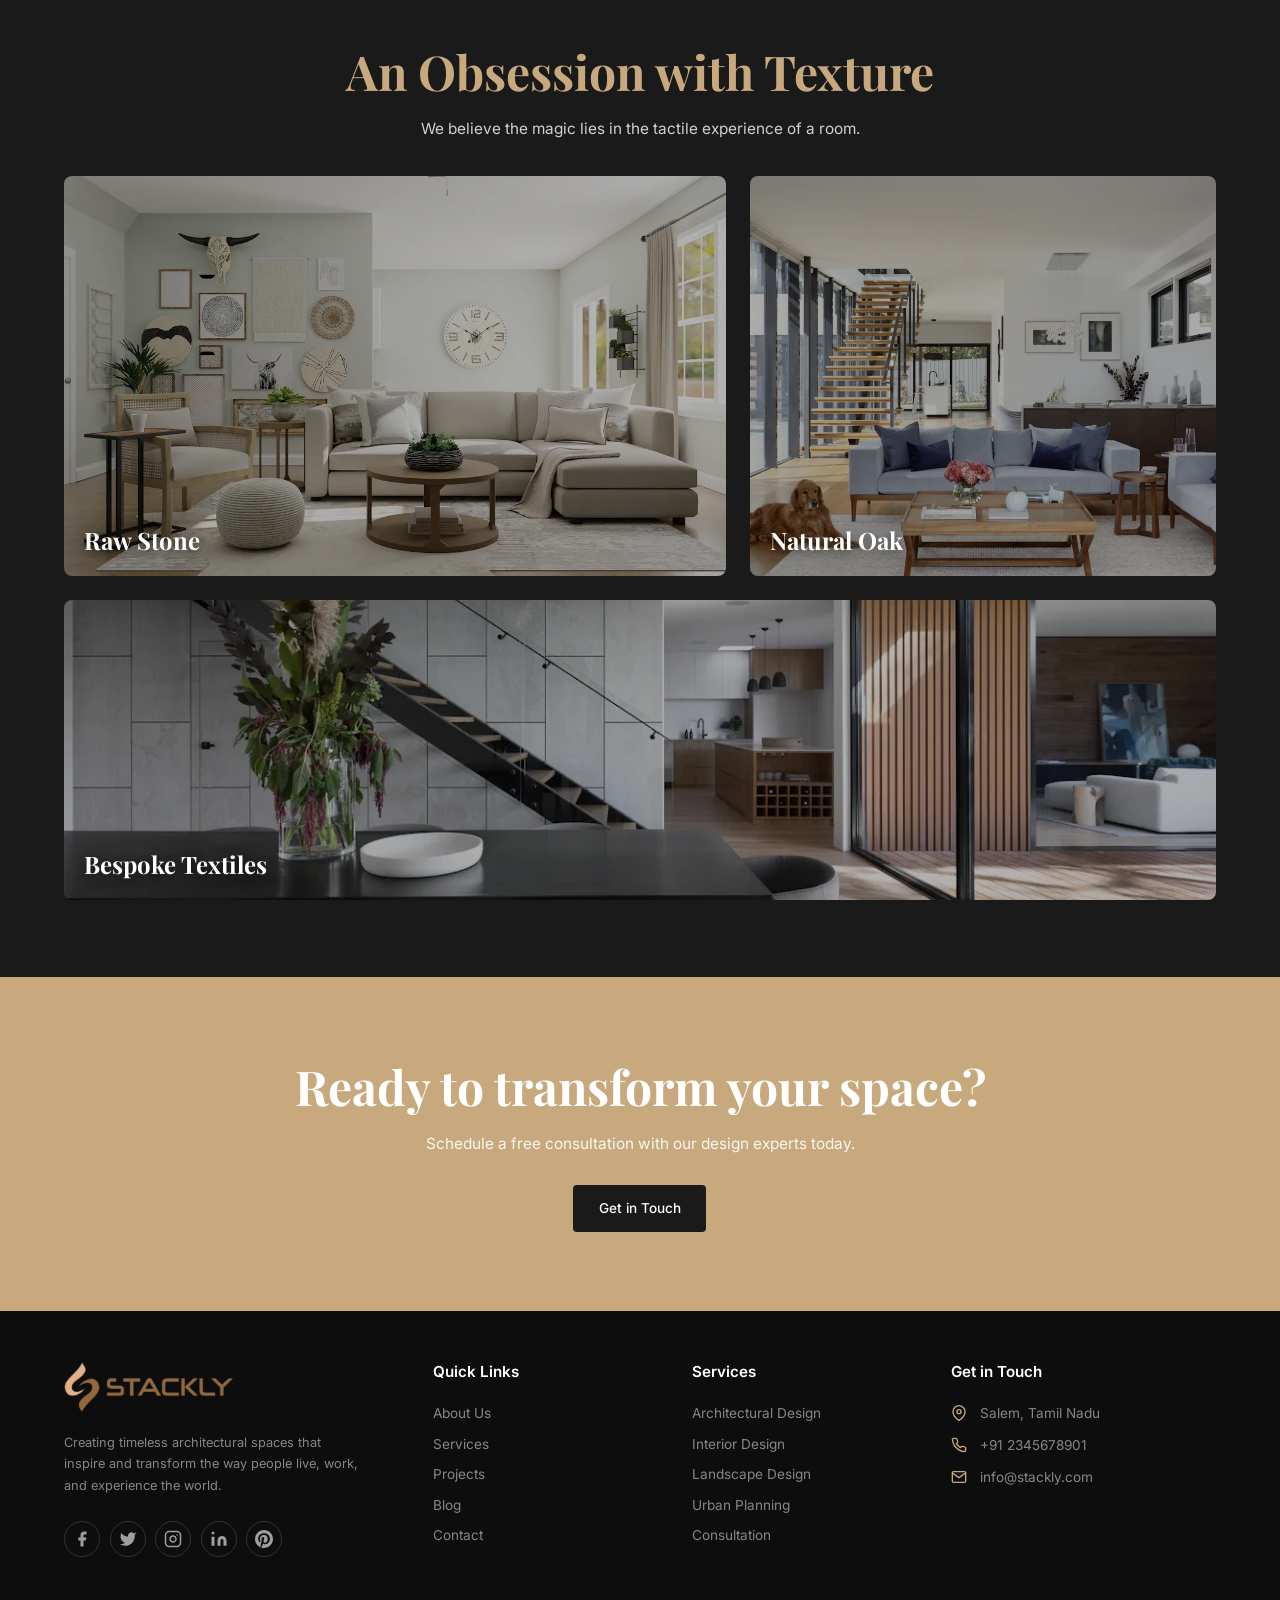
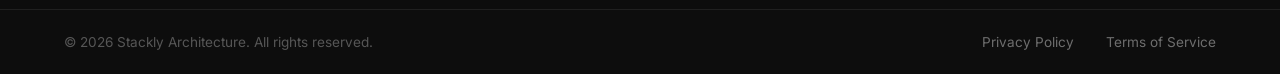
==== commit 9bd19086: "Add files via upload" ====
--- a/index.html
+++ b/index.html
@@ -34,6 +34,7 @@
                 <a href="about.html">About</a>
                 <a href="design.html">Design</a>
                 <a href="services.html">Services</a>
+                <a href="blog.html">Blog</a>
                 <a href="contact.html">Contact</a>
             </nav>
             <div class="nav-actions">
@@ -59,6 +60,7 @@
                 <a href="about.html">About</a>
                 <a href="design.html">Design</a>
                 <a href="services.html">Services</a>
+                <a href="blog.html">Blog</a>
                 <a href="contact.html">Contact</a>
             </nav>
             <div class="mobile-menu-login">
@@ -333,7 +335,7 @@
                 <a href="about.html">About Us</a>
                 <a href="services.html">Services</a>
                 <a href="design.html">Projects</a>
-                <a href="404.html">Blog</a>
+                <a href="blog.html">Blog</a>
                 <a href="contact.html">Contact</a>
             </div>
             <div class="footer-col">
--- a/css/style.css
+++ b/css/style.css
@@ -77,7 +77,7 @@
     height: 80px;
     width: auto;
     object-fit: contain;
-    animation: preloader-logo-fade 1.5s ease-in-out infinite;
+    animation: preloader-logo-fade 1.0s ease-in-out infinite;
 }
 
 @keyframes preloader-logo-fade {
